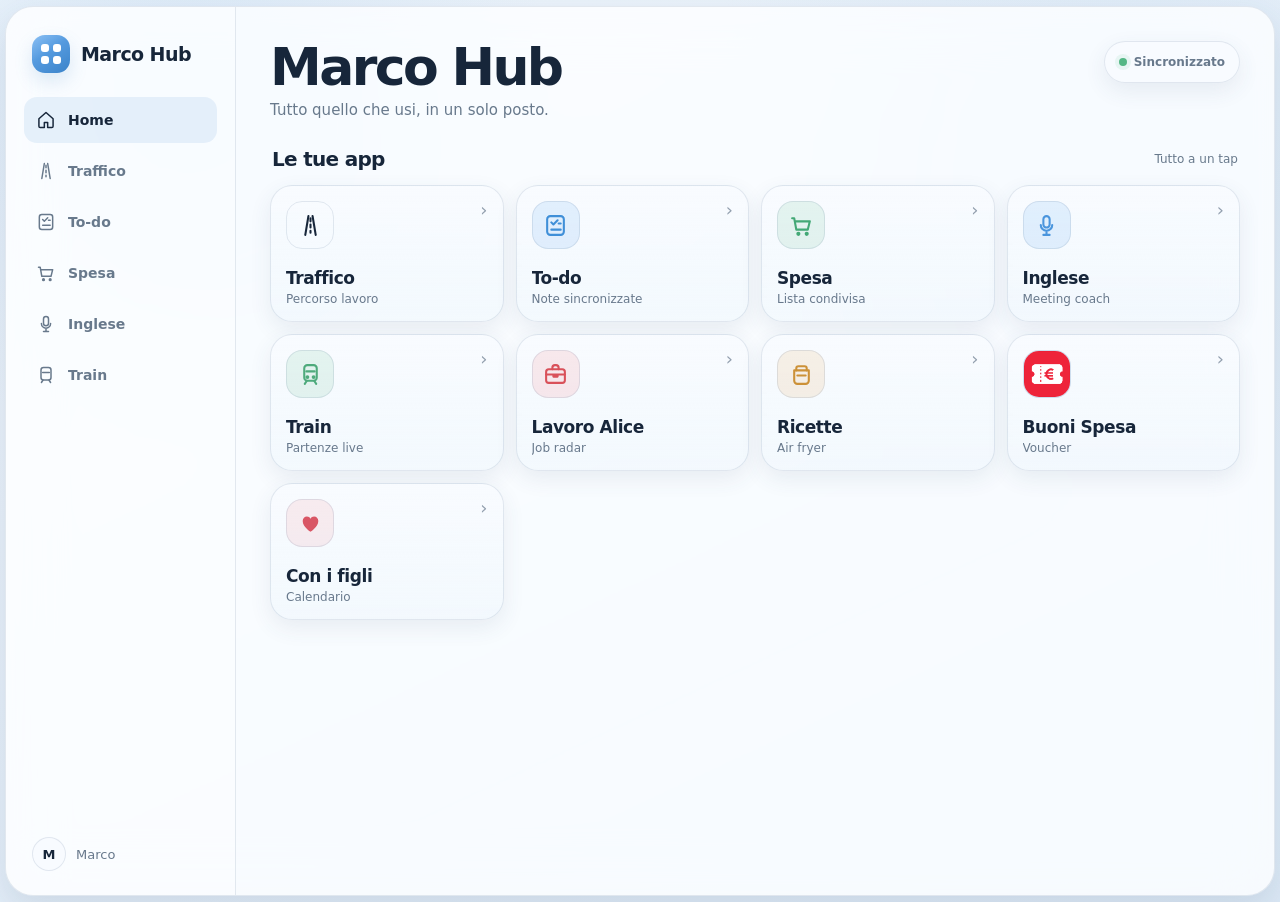
==== index.html @ 755406d5 "Make Marco Hub icon UI native and eliminate stale layout" ====
<!doctype html>
<html lang="it">
<head>
<meta charset="utf-8">
<meta name="viewport" content="width=device-width,initial-scale=1,viewport-fit=cover">
<meta name="theme-color" content="#edf4fb" media="(prefers-color-scheme:light)">
<meta name="theme-color" content="#191e24" media="(prefers-color-scheme:dark)">
<meta name="color-scheme" content="light dark">
<meta name="apple-mobile-web-app-capable" content="yes">
<meta name="apple-mobile-web-app-status-bar-style" content="black-translucent">
<meta name="apple-mobile-web-app-title" content="Marco Hub">
<link rel="manifest" href="./manifest.webmanifest?v=64">
<link rel="icon" sizes="180x180" href="./hub-icon-180-v64.png?v=64" type="image/png">
<link rel="apple-touch-icon" sizes="180x180" href="[data-uri]">
<title>Marco Hub</title>
<style>
:root{
  --bg:#edf4fb;--bg2:#dce9f6;--panel:rgba(255,255,255,.78);--panel2:rgba(248,251,255,.94);
  --border:rgba(51,84,120,.12);--text:#17263a;--muted:#68798c;--accent:#4b98ee;--accent2:#8fc2f4;
  --shadow:0 14px 34px rgba(52,79,108,.13);--shadowSoft:0 8px 22px rgba(52,79,108,.09);
  --red:#e85a62;--green:#54b785;--amber:#e0a44d;
  font-family:-apple-system,BlinkMacSystemFont,"SF Pro Display","SF Pro Text","Segoe UI",system-ui,sans-serif;
}
@media(prefers-color-scheme:dark){
  :root{
    --bg:#191e24;--bg2:#232a32;--panel:rgba(30,36,43,.88);--panel2:rgba(38,45,54,.94);
    --border:rgba(255,255,255,.08);--text:#f2f5f8;--muted:#a8b1bb;--accent:#68a7df;--accent2:#477ea9;
    --shadow:0 14px 34px rgba(0,0,0,.28);--shadowSoft:0 8px 22px rgba(0,0,0,.18);
    --red:#ff747c;--green:#69c696;--amber:#e9b868;
  }
}
*{box-sizing:border-box}
html,body{margin:0;min-height:100%;color:var(--text);-webkit-font-smoothing:antialiased}
body{min-height:100dvh;overflow-x:hidden;background:radial-gradient(circle at 14% 9%,rgba(129,181,231,.16),transparent 27%),radial-gradient(circle at 86% 12%,rgba(183,211,238,.20),transparent 29%),linear-gradient(155deg,var(--bg),var(--bg2));padding:max(6px,env(safe-area-inset-top)) max(5px,env(safe-area-inset-right)) max(6px,env(safe-area-inset-bottom)) max(5px,env(safe-area-inset-left))}
button,a{font:inherit;-webkit-tap-highlight-color:transparent}button{cursor:pointer}
.shell{width:calc(100vw - 10px);max-width:1440px;min-height:calc(100dvh - 12px);margin:auto;display:grid;grid-template-columns:230px minmax(0,1fr);overflow:hidden;border-radius:28px;background:var(--panel);border:1px solid var(--border);box-shadow:var(--shadow);backdrop-filter:blur(28px) saturate(145%);-webkit-backdrop-filter:blur(28px) saturate(145%)}
.sidebar{padding:26px 18px 20px;border-right:1px solid var(--border);background:rgba(255,255,255,.22);display:flex;flex-direction:column;min-height:calc(100dvh - 12px)}
.brand{display:flex;align-items:center;gap:11px;padding:2px 8px 24px;font-weight:800;font-size:19px;letter-spacing:-.03em}.brandMark{width:38px;height:38px;border-radius:13px;display:grid;place-items:center;background:linear-gradient(145deg,#79b5eb,#4e92d5);color:#fff;font-weight:900;box-shadow:0 8px 18px rgba(76,137,197,.18)}
.sideLink{height:46px;border-radius:13px;padding:0 12px;display:flex;align-items:center;gap:12px;color:var(--muted);text-decoration:none;font-size:14px;font-weight:650;margin-bottom:5px}.sideLink svg{width:20px;height:20px;fill:none;stroke:currentColor;stroke-width:1.8;stroke-linecap:round;stroke-linejoin:round}.sideLink.active{background:rgba(84,151,214,.12);color:var(--text)}
.sideProfile{margin-top:auto;display:flex;align-items:center;gap:10px;padding:12px 8px 4px;color:var(--muted);font-size:13px}.profileBubble{width:34px;height:34px;border-radius:50%;display:grid;place-items:center;background:var(--panel2);border:1px solid var(--border);color:var(--text);font-weight:800}
.main{min-width:0;padding:34px 34px 118px}.top{display:flex;align-items:flex-start;justify-content:space-between;gap:16px;margin-bottom:28px}.titleWrap h1{margin:0;font-size:clamp(34px,4.2vw,52px);line-height:1;font-weight:800;letter-spacing:-.05em;color:var(--text)}.subtitle{margin:8px 0 0;color:var(--muted);font-size:15px}
.topBadge{display:inline-flex;align-items:center;gap:7px;min-height:42px;padding:0 14px;border-radius:999px;background:var(--panel2);border:1px solid var(--border);box-shadow:var(--shadowSoft);color:var(--muted);font-size:12px;font-weight:700;white-space:nowrap}.topBadge:before{content:"";width:8px;height:8px;border-radius:50%;background:var(--green);box-shadow:0 0 0 4px rgba(84,183,133,.10)}
.sectionHead{display:flex;align-items:center;justify-content:space-between;gap:12px;margin:0 2px 14px}.sectionHead h2{margin:0;font-size:20px;font-weight:800;letter-spacing:-.035em}.sectionHint{font-size:12px;color:var(--muted)}
.appGrid{display:grid;grid-template-columns:repeat(4,minmax(0,1fr));gap:12px}.appTile{min-width:0;min-height:128px;border-radius:22px;padding:15px;text-decoration:none;color:var(--text);background:linear-gradient(180deg,var(--panel2),rgba(240,247,253,.72));border:1px solid var(--border);box-shadow:var(--shadowSoft);display:flex;flex-direction:column;align-items:flex-start;justify-content:space-between;text-align:left;position:relative;overflow:hidden;transition:transform .15s ease,box-shadow .15s ease}button.appTile{width:100%;appearance:none}.appTile:active{transform:scale(.985)}
.appTop{width:100%;display:flex;align-items:flex-start;justify-content:space-between;gap:10px}.appIcon{width:48px;height:48px;border-radius:16px;display:grid;place-items:center;position:relative;overflow:hidden;border:1px solid var(--border)}.appIcon svg{width:25px;height:25px;fill:none;stroke:currentColor;stroke-width:2;stroke-linecap:round;stroke-linejoin:round}.appIcon img{width:100%;height:100%;object-fit:cover;display:block}.appArrow{font-size:18px;color:var(--muted);opacity:.7;line-height:1}.appName{font-size:17px;font-weight:800;letter-spacing:-.025em;margin-top:19px;white-space:nowrap;overflow:hidden;text-overflow:ellipsis;width:100%}.appSub{font-size:12px;color:var(--muted);margin-top:4px;white-space:nowrap;overflow:hidden;text-overflow:ellipsis;width:100%}.badgeDot{display:inline-block;width:7px;height:7px;border-radius:50%;background:var(--red);margin-left:6px;vertical-align:2px}
.iconTodo{background:rgba(75,152,238,.13);color:#3f8fd8}.iconSpesa{background:rgba(84,183,133,.13);color:#43a876}.iconEnglish{background:rgba(75,152,238,.13);color:#4a95dd}.iconTrain{background:rgba(84,183,133,.13);color:#4eaa7c}.iconAlice{background:rgba(232,90,98,.12);color:#d9515a}.iconRecipes{background:rgba(224,164,77,.14);color:#cc9138}.iconBuoni{background:rgba(75,152,238,.10)}.iconKids{background:rgba(232,90,98,.10);color:#d95665}
.quickSection{margin-top:26px}.quickCard{width:100%;min-height:96px;border-radius:22px;background:var(--panel2);border:1px solid var(--border);box-shadow:var(--shadowSoft);padding:16px 18px;display:flex;align-items:center;justify-content:space-between;gap:14px;color:var(--text);text-align:left}.quickText strong{display:block;font-size:16px}.quickText span{display:block;margin-top:4px;font-size:12px;color:var(--muted)}.quickIcon{width:48px;height:48px;border-radius:16px;display:grid;place-items:center;background:rgba(232,90,98,.10);color:#d95665}.quickIcon svg{width:27px;height:27px;fill:currentColor;stroke:none}.bottomNav{display:none}
.calendarModal{position:fixed;inset:0;display:none;align-items:flex-end;justify-content:center;padding:12px;background:rgba(13,21,31,.32);backdrop-filter:blur(12px);-webkit-backdrop-filter:blur(12px);z-index:1000}.calendarModal.open{display:flex}.calendarSheet{width:min(100%,720px);max-height:82dvh;overflow:auto;border-radius:28px;padding:19px;background:var(--panel2);border:1px solid var(--border);box-shadow:0 28px 80px rgba(0,0,0,.24)}.calHead{display:flex;align-items:center;justify-content:space-between;gap:12px}.calLabel{font-size:10px;font-weight:900;letter-spacing:.11em;color:var(--muted)}.calTitle{font-size:27px;font-weight:850;letter-spacing:-.04em;margin-top:4px;text-transform:capitalize}.calNav{display:flex;gap:7px}.calNav button{width:40px;height:40px;border-radius:50%;border:1px solid var(--border);background:var(--panel);color:var(--text);font-size:23px}.calLegend{margin:16px 0 12px;font-size:12px;color:var(--muted)}.calWeek,.calGrid{display:grid;grid-template-columns:repeat(7,1fr);gap:6px}.calWeek span{text-align:center;font-size:10px;color:var(--muted);font-weight:800;padding:5px}.calDay{aspect-ratio:1;border-radius:13px;background:rgba(75,152,238,.055);border:1px solid var(--border);display:flex;flex-direction:column;align-items:center;justify-content:center;gap:2px;min-width:0}.calDay.empty{visibility:hidden}.calNum{font-size:13px;font-weight:750}.calMark{font-size:15px;color:var(--red);line-height:1}.calDay.withKids{background:rgba(232,90,98,.085)}
@media(prefers-color-scheme:dark){body{background:linear-gradient(155deg,#1a2027,#252c34)}.sidebar{background:rgba(255,255,255,.025)}.appTile{background:linear-gradient(180deg,#252c34,#20262d)}.quickCard,.calendarSheet{background:#262d35}}
@media(max-width:980px){.appGrid{grid-template-columns:repeat(3,minmax(0,1fr))}}
@media(max-width:760px){body{padding:0}.shell{display:block;width:100%;min-height:100dvh;margin:0;border:0;border-radius:0;box-shadow:none;background:transparent;overflow:visible}.sidebar{display:none}.main{padding:calc(env(safe-area-inset-top,0px) + 22px) 10px calc(104px + env(safe-area-inset-bottom,0px));min-height:100dvh}.top{margin-bottom:21px;padding:0 4px}.titleWrap h1{font-size:34px}.subtitle{font-size:14px;margin-top:6px}.topBadge{min-height:38px;padding:0 11px;font-size:11px}.sectionHead{margin:0 4px 12px}.sectionHead h2{font-size:18px}.sectionHint{font-size:11px}.appGrid{grid-template-columns:repeat(2,minmax(0,1fr));gap:8px}.appTile{min-height:112px;padding:13px;border-radius:19px}.appIcon{width:43px;height:43px;border-radius:14px}.appIcon svg{width:23px;height:23px}.appName{font-size:15px;margin-top:14px}.appSub{font-size:11px}.appArrow{font-size:16px}.quickSection{margin-top:20px}.quickCard{min-height:84px;border-radius:19px;padding:14px}.quickIcon{width:43px;height:43px;border-radius:14px}.bottomNav{display:block;position:fixed;left:0;right:0;bottom:0;z-index:100;padding:7px max(8px,env(safe-area-inset-right)) max(7px,env(safe-area-inset-bottom)) max(8px,env(safe-area-inset-left));pointer-events:none}.navGlass{pointer-events:auto;display:grid;grid-template-columns:repeat(4,1fr);gap:3px;padding:6px;border-radius:23px;background:rgba(238,246,253,.90);border:1px solid var(--border);box-shadow:0 14px 38px rgba(45,72,102,.18);backdrop-filter:blur(24px) saturate(150%);-webkit-backdrop-filter:blur(24px) saturate(150%)}.navGlass a{height:48px;border-radius:17px;text-decoration:none;color:var(--muted);display:flex;flex-direction:column;align-items:center;justify-content:center;gap:2px;font-size:9px;font-weight:700}.navGlass a.active{background:rgba(75,152,238,.12);color:var(--text)}.navGlass svg{width:20px;height:20px;fill:none;stroke:currentColor;stroke-width:1.8;stroke-linecap:round;stroke-linejoin:round}@media(prefers-color-scheme:dark){.navGlass{background:rgba(36,43,51,.94)}}}
@media(max-width:370px){.titleWrap h1{font-size:31px}.topBadge{display:none}.appTile{min-height:106px}.appName{font-size:14px}}
@media(max-width:760px) and (display-mode:standalone){.main{padding-top:max(calc(env(safe-area-inset-top,0px) + 18px),60px)}}
</style>
<link rel="stylesheet" href="./hub-ui-v64.css?v=64">
<script id="hub-native-build-64">
(function(){
  try{
    const u=new URL(location.href);
    if(u.searchParams.get('hub')!=='64'){u.searchParams.set('hub','64');location.replace(u.toString());return;}
  }catch(e){}
})();
</script>
</head>
<body>
<div class="shell">
  <aside class="sidebar">
    <div class="brand"><div class="brandMark">M</div><span>Marco Hub</span></div>
    <a class="sideLink active" href="./"><svg viewBox="0 0 24 24"><path d="M3.5 10.5 12 3l8.5 7.5v9A1.5 1.5 0 0 1 19 21h-5v-6h-4v6H5a1.5 1.5 0 0 1-1.5-1.5Z"/></svg>Home</a>
    <a class="sideLink" href="/Dashboard/" aria-label="Traffico"><svg viewBox="0 0 24 24" aria-hidden="true"><path d="M7 21 10 3M17 21 14 3M12 5v3M12 11v3M12 17v2"/></svg>Traffico</a>
    <a class="sideLink" href="/To-Do/?pwa=20261015-2"><svg viewBox="0 0 24 24"><rect x="4" y="3" width="16" height="18" rx="3"/><path d="m8 9 2 2 4-4M15 10h2M8 16h9"/></svg>To-do</a>
    <a class="sideLink" href="/spesa/"><svg viewBox="0 0 24 24"><path d="M3 5h2l2 11h11l2-8H6"/><circle cx="9" cy="20" r="1"/><circle cx="17" cy="20" r="1"/></svg>Spesa</a>
    <a class="sideLink" href="/English-Meeting/"><svg viewBox="0 0 24 24"><rect x="9" y="3" width="6" height="11" rx="3"/><path d="M6.5 11.5a5.5 5.5 0 0 0 11 0M12 17v4M9 21h6"/></svg>Inglese</a>
    <a class="sideLink" href="/Train/"><svg viewBox="0 0 24 24"><rect x="6" y="3" width="12" height="15" rx="3"/><path d="M8 9h8M8.5 18 6.5 21M15.5 18l2 3"/></svg>Train</a>
    <div class="sideProfile"><span class="profileBubble">M</span><span>Marco</span></div>
  </aside>
  <main class="main">
    <header class="top"><div class="titleWrap"><h1>Marco Hub</h1><p class="subtitle">Tutto quello che usi, in un solo posto.</p></div><div class="topBadge">Sincronizzato</div></header>
    <section>
      <div class="sectionHead"><h2>Le tue app</h2><span class="sectionHint">Tutto a un tap</span></div>
      <div class="appGrid">
        <a class="appTile" href="/Dashboard/" aria-label="Traffico"><div class="appTop"><div class="appIcon iconTraffic"><svg viewBox="0 0 24 24" aria-hidden="true"><path d="M7 21 10 3M17 21 14 3M12 5v3M12 11v3M12 17v2"/></svg></div><span class="appArrow">›</span></div><div><div class="appName">Traffico</div><div class="appSub">Percorso lavoro</div></div></a>
        <a class="appTile" href="/To-Do/?pwa=20261015-2" aria-label="To-do"><div class="appTop"><div class="appIcon iconTodo"><svg viewBox="0 0 24 24"><rect x="4" y="3" width="16" height="18" rx="3"/><path d="m8 9 2 2 4-4M15 10h2M8 16h9"/></svg></div><span class="appArrow">›</span></div><div><div class="appName">To-do</div><div class="appSub">Note sincronizzate</div></div></a>
        <a class="appTile" href="/spesa/" aria-label="Spesa"><div class="appTop"><div class="appIcon iconSpesa"><svg viewBox="0 0 24 24"><path d="M3 5h2l2 11h11l2-8H6"/><circle cx="9" cy="20" r="1"/><circle cx="17" cy="20" r="1"/></svg></div><span class="appArrow">›</span></div><div><div class="appName">Spesa</div><div class="appSub">Lista condivisa</div></div></a>
        <a class="appTile" href="/English-Meeting/" aria-label="Inglese"><div class="appTop"><div class="appIcon iconEnglish"><svg viewBox="0 0 24 24"><rect x="9" y="3" width="6" height="11" rx="3"/><path d="M6.5 11.5a5.5 5.5 0 0 0 11 0M12 17v4M9 21h6"/></svg></div><span class="appArrow">›</span></div><div><div class="appName">Inglese</div><div class="appSub">Meeting coach</div></div></a>
        <a class="appTile" href="/Train/" aria-label="Train"><div class="appTop"><div class="appIcon iconTrain"><svg viewBox="0 0 24 24"><rect x="6" y="3" width="12" height="15" rx="3"/><path d="M8 9h8M8.5 18 6.5 21M15.5 18l2 3"/><circle cx="9" cy="14.5" r=".9"/><circle cx="15" cy="14.5" r=".9"/></svg></div><span class="appArrow">›</span></div><div><div class="appName">Train</div><div class="appSub">Partenze live</div></div></a>
        <a class="appTile" href="https://marcoveneri.github.io/Alice-Job-Radar/?v=20261005-1854&from=hub" aria-label="Lavoro Alice"><div class="appTop"><div class="appIcon iconAlice"><svg viewBox="0 0 24 24"><rect x="3" y="7" width="18" height="13" rx="2.5"/><path d="M9 7V5.5A2.5 2.5 0 0 1 11.5 3h1A2.5 2.5 0 0 1 15 5.5V7M3 12h18M10 12v2h4v-2"/></svg></div><span class="appArrow">›</span></div><div><div class="appName">Lavoro Alice<span id="aliceDot"></span></div><div class="appSub">Job radar</div></div></a>
        <a class="appTile" href="/AirFry-Ricette/" aria-label="Ricette"><div class="appTop"><div class="appIcon iconRecipes"><svg viewBox="0 0 24 24"><path d="M5 8h14v10a3 3 0 0 1-3 3H8a3 3 0 0 1-3-3Z"/><path d="M7 8V6a2 2 0 0 1 2-2h6a2 2 0 0 1 2 2v2M8 13h8"/></svg></div><span class="appArrow">›</span></div><div><div class="appName">Ricette</div><div class="appSub">Air fryer</div></div></a>
        <a class="appTile" href="/spesa/buoni/" aria-label="Buoni Spesa"><div class="appTop"><div class="appIcon iconBuoni"><img src="./assets/buoni-icon-v12.png?v=12" alt="" aria-hidden="true"></div><span class="appArrow">›</span></div><div><div class="appName">Buoni Spesa</div><div class="appSub">Voucher</div></div></a>
        <button id="kidsCalendarBtn" class="appTile" type="button" aria-label="Calendario figli"><div class="appTop"><div class="appIcon iconKids"><svg viewBox="0 0 24 24"><path d="M12 20S4.5 15.4 4.5 9.7C4.5 7 6.4 5.3 8.55 5.3c1.55 0 2.75.85 3.45 2.1.7-1.25 1.9-2.1 3.45-2.1 2.15 0 4.05 1.7 4.05 4.4C19.5 15.4 12 20 12 20Z" fill="currentColor" stroke="none"/></svg></div><span class="appArrow">›</span></div><div><div class="appName">Con i figli</div><div class="appSub">Calendario</div></div></button>
      </div>
    </section>

  </main>
</div>
<div id="kidsCalendar" class="calendarModal" aria-hidden="true"><div class="calendarSheet"><div class="calHead"><div><div class="calLabel">CALENDARIO FIGLI</div><div id="calTitle" class="calTitle">—</div></div><div class="calNav"><button id="calPrev" type="button" aria-label="Mese precedente">‹</button><button id="calNext" type="button" aria-label="Mese successivo">›</button><button id="calClose" type="button" aria-label="Chiudi">×</button></div></div><div class="calLegend"><span style="color:var(--red);font-size:16px">♥</span> Weekend con i figli</div><div class="calWeek"><span>L</span><span>M</span><span>M</span><span>G</span><span>V</span><span>S</span><span>D</span></div><div id="calGrid" class="calGrid"></div></div></div>
<nav class="bottomNav"><div class="navGlass"><a class="active" href="./"><svg viewBox="0 0 24 24"><path d="M3.5 10.5 12 3l8.5 7.5v9A1.5 1.5 0 0 1 19 21h-5v-6h-4v6H5a1.5 1.5 0 0 1-1.5-1.5Z"/></svg><span>Home</span></a><a href="/To-Do/?pwa=20261015-2"><svg viewBox="0 0 24 24"><rect x="4" y="3" width="16" height="18" rx="3"/><path d="m8 9 2 2 4-4M15 10h2M8 16h9"/></svg><span>To-do</span></a><a href="/spesa/"><svg viewBox="0 0 24 24"><path d="M3 5h2l2 11h11l2-8H6"/><circle cx="9" cy="20" r="1"/><circle cx="17" cy="20" r="1"/></svg><span>Spesa</span></a><a href="/English-Meeting/"><svg viewBox="0 0 24 24"><rect x="9" y="3" width="6" height="11" rx="3"/><path d="M6.5 11.5a5.5 5.5 0 0 0 11 0M12 17v4M9 21h6"/></svg><span>Inglese</span></a></div></nav>
<script>
(()=>{"use strict";const $=s=>document.querySelector(s);function weekendWithKids(sat){const anchor=new Date("2026-09-19T12:00:00+02:00"),s=new Date(sat);s.setHours(12,0,0,0);const weeks=Math.round((s-anchor)/(7*24*3600*1000));return Math.abs(weeks%2)===0}const calCursor=new Date();calCursor.setDate(1);function renderCalendar(){const y=calCursor.getFullYear(),m=calCursor.getMonth();$("#calTitle").textContent=new Intl.DateTimeFormat("it-IT",{month:"long",year:"numeric"}).format(calCursor);const first=new Date(y,m,1),last=new Date(y,m+1,0),start=(first.getDay()+6)%7;let html="";for(let i=0;i<start;i++)html+='<div class="calDay empty"></div>';for(let d=1;d<=last.getDate();d++){const dt=new Date(y,m,d),dow=dt.getDay();let cls="calDay",mark="";if(dow===6||dow===0){const sat=new Date(dt);if(dow===0)sat.setDate(dt.getDate()-1);if(weekendWithKids(sat)){cls+=" withKids";mark="♥"}}html+='<div class="'+cls+'"><div class="calNum">'+d+'</div>'+(mark?'<div class="calMark">'+mark+'</div>':'')+'</div>'}$("#calGrid").innerHTML=html}function openCalendar(){const m=$("#kidsCalendar");m.classList.add("open");m.setAttribute("aria-hidden","false");renderCalendar();document.body.style.overflow="hidden"}function closeCalendar(){const m=$("#kidsCalendar");m.classList.remove("open");m.setAttribute("aria-hidden","true");document.body.style.overflow=""}async function alice(){try{const r=await fetch("/Alice-Job-Radar/data/jobs.json?t="+Date.now(),{cache:"no-store"});if(!r.ok)return;const j=await r.json(),parts=new Intl.DateTimeFormat("en-CA",{timeZone:"Europe/Rome",year:"numeric",month:"2-digit",day:"2-digit"}).formatToParts(new Date()),o=Object.fromEntries(parts.map(x=>[x.type,x.value])),today=o.year+"-"+o.month+"-"+o.day,news=(j.jobs||[]).filter(x=>String(x.firstSeenAt||"").slice(0,10)===today).length;$("#aliceDot").className=news?"badgeDot":""}catch(e){}}$("#kidsCalendarBtn").addEventListener("click",openCalendar);$("#calClose").addEventListener("click",closeCalendar);$("#calPrev").addEventListener("click",()=>{calCursor.setMonth(calCursor.getMonth()-1);renderCalendar()});$("#calNext").addEventListener("click",()=>{calCursor.setMonth(calCursor.getMonth()+1);renderCalendar()});$("#kidsCalendar").addEventListener("click",e=>{if(e.target===$("#kidsCalendar"))closeCalendar()});alice();})();
</script>
<script id="hub-sw-v64">
if('serviceWorker' in navigator){
  window.addEventListener('load',async()=>{
    try{const r=await navigator.serviceWorker.register('./sw.js?v=64',{updateViaCache:'none'});await r.update();}catch(e){}
  });
}
</script>
</body>
</html>
---- hub-ui-v64.css ----
/* Marco Hub v64 — UI a icone resa nativa, non più dipendente dal service worker */
.brandMark{font-size:0!important;background:linear-gradient(145deg,#69adf0,#3b83c9)!important;color:#fff!important;position:relative!important;overflow:hidden!important}
.brandMark::before{content:"";width:8px;height:8px;border-radius:3px;background:#fff;box-shadow:12px 0 #fff,0 12px #fff,12px 12px #fff;position:absolute;left:9px;top:9px}
.brandMark::after{content:"";position:absolute;inset:0;background:linear-gradient(145deg,rgba(255,255,255,.22),transparent 44%);pointer-events:none}

@media (max-width:760px){
  :root{--ios-glass:rgba(255,255,255,.52);--ios-glass-border:rgba(255,255,255,.68);--ios-shadow:0 10px 26px rgba(48,78,110,.16)}
  body{background:radial-gradient(circle at 18% 2%,rgba(127,186,239,.22),transparent 30%),radial-gradient(circle at 90% 12%,rgba(196,220,243,.30),transparent 31%),linear-gradient(160deg,#edf5fc 0%,#e5eff9 48%,#dce9f5 100%)!important}
  .shell{background:transparent!important}
  .main{padding:calc(env(safe-area-inset-top,0px) + 18px) 12px calc(92px + env(safe-area-inset-bottom,0px))!important}
  .top{margin:0 2px 18px!important;padding:0!important;align-items:center!important}
  .titleWrap h1{font-size:32px!important;font-weight:780!important;letter-spacing:-.048em!important}
  .subtitle{margin-top:5px!important;font-size:13px!important}
  .topBadge{min-height:36px!important;padding:0 11px!important;font-size:10px!important;background:var(--ios-glass)!important;border-color:var(--ios-glass-border)!important;box-shadow:0 8px 22px rgba(48,78,110,.10)!important;backdrop-filter:blur(24px) saturate(150%)!important;-webkit-backdrop-filter:blur(24px) saturate(150%)!important}
  .sectionHead{margin:0 3px 14px!important}.sectionHead h2{font-size:17px!important;font-weight:750!important}.sectionHint{display:none!important}

  /* La home mobile è SEMPRE una griglia di icone, anche senza service worker. */
  .appGrid{grid-template-columns:repeat(4,minmax(0,1fr))!important;column-gap:6px!important;row-gap:20px!important;padding:2px 0 8px!important}
  .appTile,button.appTile{min-height:0!important;padding:0!important;border:0!important;border-radius:0!important;background:transparent!important;box-shadow:none!important;overflow:visible!important;display:flex!important;flex-direction:column!important;align-items:center!important;justify-content:flex-start!important;text-align:center!important;color:var(--text)!important}
  .appTile:active{transform:scale(.94)!important}.appTop{width:auto!important;display:block!important}.appArrow{display:none!important}
  .appIcon{width:68px!important;height:68px!important;border-radius:20px!important;margin:0 auto!important;border:1px solid rgba(255,255,255,.72)!important;box-shadow:0 11px 24px rgba(41,72,105,.17),inset 0 1px 0 rgba(255,255,255,.52)!important;backdrop-filter:blur(20px) saturate(145%)!important;-webkit-backdrop-filter:blur(20px) saturate(145%)!important}
  .appIcon svg{width:34px!important;height:34px!important;stroke-width:1.85!important}.appIcon img{width:100%!important;height:100%!important;border-radius:20px!important;object-fit:cover!important}
  .appTile>div:last-child{width:100%!important;min-width:0!important}.appName{margin-top:8px!important;font-size:12px!important;font-weight:650!important;line-height:1.15!important;letter-spacing:-.015em!important;text-align:center!important;overflow:hidden!important;text-overflow:ellipsis!important;white-space:nowrap!important}.appSub{display:none!important}.badgeDot{width:6px!important;height:6px!important;margin-left:3px!important;vertical-align:1px!important}
  .iconTodo{background:linear-gradient(145deg,rgba(95,166,239,.88),rgba(57,126,210,.94))!important;color:#fff!important}.iconSpesa{background:linear-gradient(145deg,rgba(91,195,141,.90),rgba(51,157,104,.94))!important;color:#fff!important}.iconEnglish{background:linear-gradient(145deg,rgba(103,171,240,.90),rgba(63,130,213,.94))!important;color:#fff!important}.iconTrain{background:linear-gradient(145deg,rgba(96,193,143,.90),rgba(55,151,108,.94))!important;color:#fff!important}.iconAlice{background:linear-gradient(145deg,rgba(242,110,120,.91),rgba(209,75,88,.95))!important;color:#fff!important}.iconRecipes{background:linear-gradient(145deg,#ff963f,#ef6b34)!important;color:#fff!important}.iconKids{background:linear-gradient(145deg,rgba(239,116,139,.90),rgba(208,72,104,.95))!important;color:#fff!important}.iconTraffic{background:linear-gradient(145deg,rgba(76,157,229,.92),rgba(45,111,185,.96))!important;color:#fff!important}
  .quickSection{display:none!important}
  .bottomNav{padding:7px max(10px,env(safe-area-inset-right)) max(7px,env(safe-area-inset-bottom)) max(10px,env(safe-area-inset-left))!important}.navGlass{border-radius:25px!important;padding:5px!important;background:rgba(245,250,255,.72)!important;border:1px solid rgba(255,255,255,.72)!important;box-shadow:0 12px 34px rgba(45,72,102,.15)!important;backdrop-filter:blur(30px) saturate(165%)!important;-webkit-backdrop-filter:blur(30px) saturate(165%)!important}.navGlass a{height:50px!important;border-radius:18px!important;font-size:9px!important}.navGlass a.active{background:rgba(91,157,218,.13)!important}
}
@media (max-width:370px){.appGrid{column-gap:4px!important;row-gap:18px!important}.appIcon{width:62px!important;height:62px!important;border-radius:18px!important}.appIcon img{border-radius:18px!important}.appIcon svg{width:31px!important;height:31px!important}.appName{font-size:11px!important}}
@media (prefers-color-scheme:dark) and (max-width:760px){:root{--ios-glass:rgba(37,44,52,.68);--ios-glass-border:rgba(255,255,255,.09)}body{background:radial-gradient(circle at 15% 2%,rgba(76,126,174,.20),transparent 31%),radial-gradient(circle at 92% 9%,rgba(89,106,124,.16),transparent 28%),linear-gradient(160deg,#191e24 0%,#20262d 50%,#252c34 100%)!important}.topBadge{background:rgba(37,44,52,.72)!important;border-color:rgba(255,255,255,.09)!important}.appIcon{border-color:rgba(255,255,255,.11)!important;box-shadow:0 12px 26px rgba(0,0,0,.28),inset 0 1px 0 rgba(255,255,255,.08)!important}.navGlass{background:rgba(34,41,49,.78)!important;border-color:rgba(255,255,255,.09)!important}}
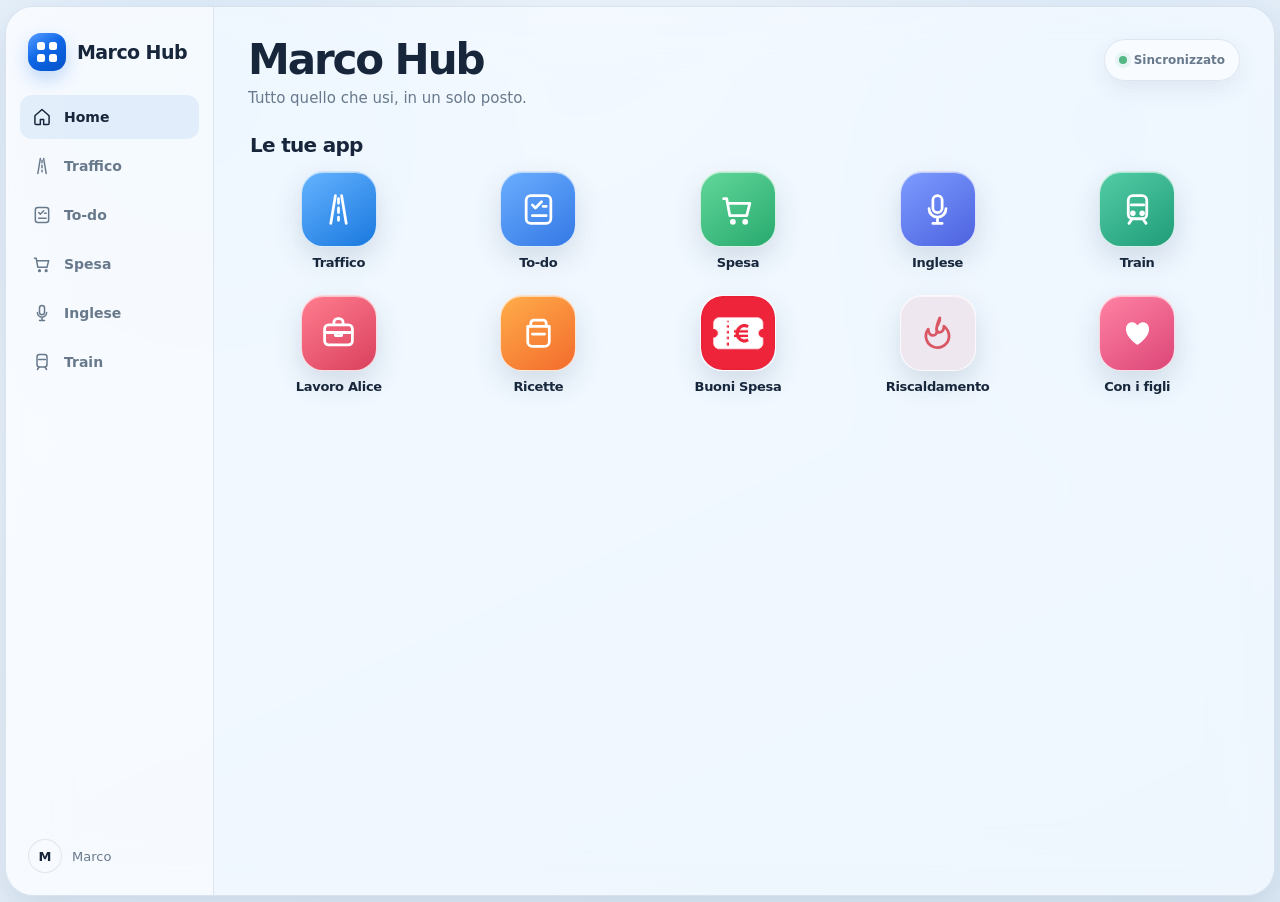
==== commit 3160a5db: "Add Riscaldamento Vaillant app to Marco Hub" ====
--- a/index.html
+++ b/index.html
@@ -11,7 +11,7 @@
 <meta name="apple-mobile-web-app-title" content="Marco Hub">
 <link rel="manifest" href="./manifest.webmanifest?v=64">
 <link rel="icon" sizes="180x180" href="./hub-icon-180-v64.png?v=64" type="image/png">
-<link rel="apple-touch-icon" sizes="180x180" href="[data-uri]">
+<link rel="apple-touch-icon" sizes="180x180" href="./hub-icon-180-v64.png?v=64">
 <title>Marco Hub</title>
 <style>
 :root{
@@ -43,7 +43,7 @@
 .sectionHead{display:flex;align-items:center;justify-content:space-between;gap:12px;margin:0 2px 14px}.sectionHead h2{margin:0;font-size:20px;font-weight:800;letter-spacing:-.035em}.sectionHint{font-size:12px;color:var(--muted)}
 .appGrid{display:grid;grid-template-columns:repeat(4,minmax(0,1fr));gap:12px}.appTile{min-width:0;min-height:128px;border-radius:22px;padding:15px;text-decoration:none;color:var(--text);background:linear-gradient(180deg,var(--panel2),rgba(240,247,253,.72));border:1px solid var(--border);box-shadow:var(--shadowSoft);display:flex;flex-direction:column;align-items:flex-start;justify-content:space-between;text-align:left;position:relative;overflow:hidden;transition:transform .15s ease,box-shadow .15s ease}button.appTile{width:100%;appearance:none}.appTile:active{transform:scale(.985)}
 .appTop{width:100%;display:flex;align-items:flex-start;justify-content:space-between;gap:10px}.appIcon{width:48px;height:48px;border-radius:16px;display:grid;place-items:center;position:relative;overflow:hidden;border:1px solid var(--border)}.appIcon svg{width:25px;height:25px;fill:none;stroke:currentColor;stroke-width:2;stroke-linecap:round;stroke-linejoin:round}.appIcon img{width:100%;height:100%;object-fit:cover;display:block}.appArrow{font-size:18px;color:var(--muted);opacity:.7;line-height:1}.appName{font-size:17px;font-weight:800;letter-spacing:-.025em;margin-top:19px;white-space:nowrap;overflow:hidden;text-overflow:ellipsis;width:100%}.appSub{font-size:12px;color:var(--muted);margin-top:4px;white-space:nowrap;overflow:hidden;text-overflow:ellipsis;width:100%}.badgeDot{display:inline-block;width:7px;height:7px;border-radius:50%;background:var(--red);margin-left:6px;vertical-align:2px}
-.iconTodo{background:rgba(75,152,238,.13);color:#3f8fd8}.iconSpesa{background:rgba(84,183,133,.13);color:#43a876}.iconEnglish{background:rgba(75,152,238,.13);color:#4a95dd}.iconTrain{background:rgba(84,183,133,.13);color:#4eaa7c}.iconAlice{background:rgba(232,90,98,.12);color:#d9515a}.iconRecipes{background:rgba(224,164,77,.14);color:#cc9138}.iconBuoni{background:rgba(75,152,238,.10)}.iconKids{background:rgba(232,90,98,.10);color:#d95665}
+.iconTodo{background:rgba(75,152,238,.13);color:#3f8fd8}.iconSpesa{background:rgba(84,183,133,.13);color:#43a876}.iconEnglish{background:rgba(75,152,238,.13);color:#4a95dd}.iconTrain{background:rgba(84,183,133,.13);color:#4eaa7c}.iconAlice{background:rgba(232,90,98,.12);color:#d9515a}.iconRecipes{background:rgba(224,164,77,.14);color:#cc9138}.iconBuoni{background:rgba(75,152,238,.10)}.iconKids{background:rgba(232,90,98,.10);color:#d95665}.iconHeat{background:rgba(232,90,98,.10);color:#d95665}
 .quickSection{margin-top:26px}.quickCard{width:100%;min-height:96px;border-radius:22px;background:var(--panel2);border:1px solid var(--border);box-shadow:var(--shadowSoft);padding:16px 18px;display:flex;align-items:center;justify-content:space-between;gap:14px;color:var(--text);text-align:left}.quickText strong{display:block;font-size:16px}.quickText span{display:block;margin-top:4px;font-size:12px;color:var(--muted)}.quickIcon{width:48px;height:48px;border-radius:16px;display:grid;place-items:center;background:rgba(232,90,98,.10);color:#d95665}.quickIcon svg{width:27px;height:27px;fill:currentColor;stroke:none}.bottomNav{display:none}
 .calendarModal{position:fixed;inset:0;display:none;align-items:flex-end;justify-content:center;padding:12px;background:rgba(13,21,31,.32);backdrop-filter:blur(12px);-webkit-backdrop-filter:blur(12px);z-index:1000}.calendarModal.open{display:flex}.calendarSheet{width:min(100%,720px);max-height:82dvh;overflow:auto;border-radius:28px;padding:19px;background:var(--panel2);border:1px solid var(--border);box-shadow:0 28px 80px rgba(0,0,0,.24)}.calHead{display:flex;align-items:center;justify-content:space-between;gap:12px}.calLabel{font-size:10px;font-weight:900;letter-spacing:.11em;color:var(--muted)}.calTitle{font-size:27px;font-weight:850;letter-spacing:-.04em;margin-top:4px;text-transform:capitalize}.calNav{display:flex;gap:7px}.calNav button{width:40px;height:40px;border-radius:50%;border:1px solid var(--border);background:var(--panel);color:var(--text);font-size:23px}.calLegend{margin:16px 0 12px;font-size:12px;color:var(--muted)}.calWeek,.calGrid{display:grid;grid-template-columns:repeat(7,1fr);gap:6px}.calWeek span{text-align:center;font-size:10px;color:var(--muted);font-weight:800;padding:5px}.calDay{aspect-ratio:1;border-radius:13px;background:rgba(75,152,238,.055);border:1px solid var(--border);display:flex;flex-direction:column;align-items:center;justify-content:center;gap:2px;min-width:0}.calDay.empty{visibility:hidden}.calNum{font-size:13px;font-weight:750}.calMark{font-size:15px;color:var(--red);line-height:1}.calDay.withKids{background:rgba(232,90,98,.085)}
 @media(prefers-color-scheme:dark){body{background:linear-gradient(155deg,#1a2027,#252c34)}.sidebar{background:rgba(255,255,255,.025)}.appTile{background:linear-gradient(180deg,#252c34,#20262d)}.quickCard,.calendarSheet{background:#262d35}}
@@ -87,6 +87,7 @@
         <a class="appTile" href="https://marcoveneri.github.io/Alice-Job-Radar/?v=20261005-1854&from=hub" aria-label="Lavoro Alice"><div class="appTop"><div class="appIcon iconAlice"><svg viewBox="0 0 24 24"><rect x="3" y="7" width="18" height="13" rx="2.5"/><path d="M9 7V5.5A2.5 2.5 0 0 1 11.5 3h1A2.5 2.5 0 0 1 15 5.5V7M3 12h18M10 12v2h4v-2"/></svg></div><span class="appArrow">›</span></div><div><div class="appName">Lavoro Alice<span id="aliceDot"></span></div><div class="appSub">Job radar</div></div></a>
         <a class="appTile" href="/AirFry-Ricette/" aria-label="Ricette"><div class="appTop"><div class="appIcon iconRecipes"><svg viewBox="0 0 24 24"><path d="M5 8h14v10a3 3 0 0 1-3 3H8a3 3 0 0 1-3-3Z"/><path d="M7 8V6a2 2 0 0 1 2-2h6a2 2 0 0 1 2 2v2M8 13h8"/></svg></div><span class="appArrow">›</span></div><div><div class="appName">Ricette</div><div class="appSub">Air fryer</div></div></a>
         <a class="appTile" href="/spesa/buoni/" aria-label="Buoni Spesa"><div class="appTop"><div class="appIcon iconBuoni"><img src="./assets/buoni-icon-v12.png?v=12" alt="" aria-hidden="true"></div><span class="appArrow">›</span></div><div><div class="appName">Buoni Spesa</div><div class="appSub">Voucher</div></div></a>
+        <a class="appTile" href="/Vaillant/" aria-label="Riscaldamento"><div class="appTop"><div class="appIcon iconHeat"><svg viewBox="0 0 24 24"><path d="M13.5 2.5c.7 3.4-2.2 4.5-2.2 7 0 1.4.9 2.4 2 2.4 1.8 0 3-1.7 2.8-4.1 2.1 1.7 3.4 4.1 3.4 6.5A7.5 7.5 0 1 1 6 9.8c.1 2.6 1.5 4.1 3.1 4.1 1.7 0 2.7-1.4 2.4-3.3-.4-2.6.7-5.3 2-8.1Z"/></svg></div><span class="appArrow">›</span></div><div><div class="appName">Riscaldamento</div><div class="appSub">Vaillant</div></div></a>
         <button id="kidsCalendarBtn" class="appTile" type="button" aria-label="Calendario figli"><div class="appTop"><div class="appIcon iconKids"><svg viewBox="0 0 24 24"><path d="M12 20S4.5 15.4 4.5 9.7C4.5 7 6.4 5.3 8.55 5.3c1.55 0 2.75.85 3.45 2.1.7-1.25 1.9-2.1 3.45-2.1 2.15 0 4.05 1.7 4.05 4.4C19.5 15.4 12 20 12 20Z" fill="currentColor" stroke="none"/></svg></div><span class="appArrow">›</span></div><div><div class="appName">Con i figli</div><div class="appSub">Calendario</div></div></button>
       </div>
     </section>
--- a/hub-ui-v64.css
+++ b/hub-ui-v64.css
@@ -1,29 +1,78 @@
-/* Marco Hub v64 — UI a icone resa nativa, non più dipendente dal service worker */
-.brandMark{font-size:0!important;background:linear-gradient(145deg,#69adf0,#3b83c9)!important;color:#fff!important;position:relative!important;overflow:hidden!important}
-.brandMark::before{content:"";width:8px;height:8px;border-radius:3px;background:#fff;box-shadow:12px 0 #fff,0 12px #fff,12px 12px #fff;position:absolute;left:9px;top:9px}
-.brandMark::after{content:"";position:absolute;inset:0;background:linear-gradient(145deg,rgba(255,255,255,.22),transparent 44%);pointer-events:none}
+/* Marco Hub v64 — iPhone / Microsoft Fluent inspired launcher */
+.brandMark{font-size:0!important;background:linear-gradient(145deg,#1677ff,#0552c8)!important;color:#fff!important;position:relative!important;overflow:hidden!important;box-shadow:0 8px 18px rgba(21,103,220,.24)!important}
+.brandMark::before{content:"";width:8px;height:8px;border-radius:2.5px;background:#fff;box-shadow:12px 0 #fff,0 12px #fff,12px 12px #fff;position:absolute;left:9px;top:9px}
+.brandMark::after{content:"";position:absolute;inset:0;background:linear-gradient(145deg,rgba(255,255,255,.28),transparent 46%);pointer-events:none}
 
+/* Desktop / iPad: cleaner app-library look */
+@media (min-width:761px){
+  .shell{grid-template-columns:208px minmax(0,1fr)!important;background:rgba(247,251,255,.72)!important}
+  .sidebar{padding:24px 14px 18px!important;background:rgba(255,255,255,.34)!important}
+  .sideLink{height:44px!important;border-radius:12px!important}
+  .main{padding:32px 34px 92px!important}
+  .top{margin-bottom:26px!important}
+  .titleWrap h1{font-size:42px!important}
+  .sectionHint{display:none!important}
+  .appGrid{grid-template-columns:repeat(5,minmax(90px,1fr))!important;gap:24px 18px!important;max-width:980px!important}
+  .appTile,button.appTile{min-height:0!important;padding:0!important;border:0!important;border-radius:0!important;background:transparent!important;box-shadow:none!important;overflow:visible!important;display:flex!important;flex-direction:column!important;align-items:center!important;justify-content:flex-start!important;text-align:center!important;color:var(--text)!important}
+  .appTile:hover{transform:translateY(-3px)!important}.appTile:active{transform:scale(.96)!important}
+  .appTop{width:auto!important;display:block!important}.appArrow{display:none!important}
+  .appIcon{width:76px!important;height:76px!important;border-radius:22px!important;margin:0 auto!important;border:1px solid rgba(255,255,255,.76)!important;box-shadow:0 12px 28px rgba(41,72,105,.16),inset 0 1px 0 rgba(255,255,255,.58)!important}
+  .appIcon svg{width:37px!important;height:37px!important;stroke-width:1.8!important}.appIcon img{width:100%!important;height:100%!important;object-fit:cover!important;border-radius:22px!important}
+  .appTile>div:last-child{width:100%!important;min-width:0!important}.appName{margin-top:9px!important;font-size:13px!important;font-weight:650!important;line-height:1.15!important;text-align:center!important;white-space:nowrap!important;overflow:hidden!important;text-overflow:ellipsis!important}.appSub{display:none!important}
+  .quickSection{display:none!important}
+}
+
+/* Shared launcher icon language */
+.iconTraffic{background:linear-gradient(145deg,#65b3ff,#1978de)!important;color:#fff!important}
+.iconTodo{background:linear-gradient(145deg,#6aaeff,#3478e5)!important;color:#fff!important}
+.iconSpesa{background:linear-gradient(145deg,#62d79a,#28a96e)!important;color:#fff!important}
+.iconEnglish{background:linear-gradient(145deg,#7c9cff,#4d62df)!important;color:#fff!important}
+.iconTrain{background:linear-gradient(145deg,#52cda5,#209c79)!important;color:#fff!important}
+.iconAlice{background:linear-gradient(145deg,#ff7d8f,#da405d)!important;color:#fff!important}
+.iconRecipes{background:linear-gradient(145deg,#ffad4a,#f36b2c)!important;color:#fff!important}
+.iconKids{background:linear-gradient(145deg,#ff82a3,#dc4678)!important;color:#fff!important}
+.iconBuoni{background:linear-gradient(145deg,#f8fbff,#dceaff)!important;color:#2269c8!important}
+
+/* iPhone home-screen experience */
 @media (max-width:760px){
-  :root{--ios-glass:rgba(255,255,255,.52);--ios-glass-border:rgba(255,255,255,.68);--ios-shadow:0 10px 26px rgba(48,78,110,.16)}
-  body{background:radial-gradient(circle at 18% 2%,rgba(127,186,239,.22),transparent 30%),radial-gradient(circle at 90% 12%,rgba(196,220,243,.30),transparent 31%),linear-gradient(160deg,#edf5fc 0%,#e5eff9 48%,#dce9f5 100%)!important}
+  :root{--ios-glass:rgba(255,255,255,.52);--ios-glass-border:rgba(255,255,255,.72);--ios-shadow:0 10px 26px rgba(48,78,110,.16)}
+  html{background:#e7f0fa!important}
+  body{background:radial-gradient(circle at 10% -2%,rgba(98,174,242,.30),transparent 33%),radial-gradient(circle at 96% 5%,rgba(204,224,244,.45),transparent 34%),linear-gradient(158deg,#eff7fe 0%,#e5eff9 48%,#dce8f4 100%)!important;background-attachment:fixed!important}
   .shell{background:transparent!important}
-  .main{padding:calc(env(safe-area-inset-top,0px) + 18px) 12px calc(92px + env(safe-area-inset-bottom,0px))!important}
-  .top{margin:0 2px 18px!important;padding:0!important;align-items:center!important}
-  .titleWrap h1{font-size:32px!important;font-weight:780!important;letter-spacing:-.048em!important}
-  .subtitle{margin-top:5px!important;font-size:13px!important}
-  .topBadge{min-height:36px!important;padding:0 11px!important;font-size:10px!important;background:var(--ios-glass)!important;border-color:var(--ios-glass-border)!important;box-shadow:0 8px 22px rgba(48,78,110,.10)!important;backdrop-filter:blur(24px) saturate(150%)!important;-webkit-backdrop-filter:blur(24px) saturate(150%)!important}
-  .sectionHead{margin:0 3px 14px!important}.sectionHead h2{font-size:17px!important;font-weight:750!important}.sectionHint{display:none!important}
+  .main{padding:calc(env(safe-area-inset-top,0px) + 15px) 14px calc(94px + env(safe-area-inset-bottom,0px))!important}
+  .top{margin:0 1px 21px!important;padding:0!important;align-items:center!important}
+  .titleWrap h1{font-size:30px!important;font-weight:780!important;letter-spacing:-.047em!important}
+  .subtitle{margin-top:4px!important;font-size:12px!important;color:rgba(72,91,111,.76)!important}
+  .topBadge{min-height:34px!important;padding:0 10px!important;font-size:10px!important;background:var(--ios-glass)!important;border-color:var(--ios-glass-border)!important;box-shadow:0 8px 22px rgba(48,78,110,.10)!important;backdrop-filter:blur(26px) saturate(155%)!important;-webkit-backdrop-filter:blur(26px) saturate(155%)!important}
+  .sectionHead{margin:0 2px 15px!important}.sectionHead h2{font-size:16px!important;font-weight:760!important}.sectionHint{display:none!important}
 
-  /* La home mobile è SEMPRE una griglia di icone, anche senza service worker. */
-  .appGrid{grid-template-columns:repeat(4,minmax(0,1fr))!important;column-gap:6px!important;row-gap:20px!important;padding:2px 0 8px!important}
+  .appGrid{grid-template-columns:repeat(4,minmax(0,1fr))!important;column-gap:8px!important;row-gap:22px!important;padding:1px 0 12px!important}
   .appTile,button.appTile{min-height:0!important;padding:0!important;border:0!important;border-radius:0!important;background:transparent!important;box-shadow:none!important;overflow:visible!important;display:flex!important;flex-direction:column!important;align-items:center!important;justify-content:flex-start!important;text-align:center!important;color:var(--text)!important}
-  .appTile:active{transform:scale(.94)!important}.appTop{width:auto!important;display:block!important}.appArrow{display:none!important}
-  .appIcon{width:68px!important;height:68px!important;border-radius:20px!important;margin:0 auto!important;border:1px solid rgba(255,255,255,.72)!important;box-shadow:0 11px 24px rgba(41,72,105,.17),inset 0 1px 0 rgba(255,255,255,.52)!important;backdrop-filter:blur(20px) saturate(145%)!important;-webkit-backdrop-filter:blur(20px) saturate(145%)!important}
-  .appIcon svg{width:34px!important;height:34px!important;stroke-width:1.85!important}.appIcon img{width:100%!important;height:100%!important;border-radius:20px!important;object-fit:cover!important}
-  .appTile>div:last-child{width:100%!important;min-width:0!important}.appName{margin-top:8px!important;font-size:12px!important;font-weight:650!important;line-height:1.15!important;letter-spacing:-.015em!important;text-align:center!important;overflow:hidden!important;text-overflow:ellipsis!important;white-space:nowrap!important}.appSub{display:none!important}.badgeDot{width:6px!important;height:6px!important;margin-left:3px!important;vertical-align:1px!important}
-  .iconTodo{background:linear-gradient(145deg,rgba(95,166,239,.88),rgba(57,126,210,.94))!important;color:#fff!important}.iconSpesa{background:linear-gradient(145deg,rgba(91,195,141,.90),rgba(51,157,104,.94))!important;color:#fff!important}.iconEnglish{background:linear-gradient(145deg,rgba(103,171,240,.90),rgba(63,130,213,.94))!important;color:#fff!important}.iconTrain{background:linear-gradient(145deg,rgba(96,193,143,.90),rgba(55,151,108,.94))!important;color:#fff!important}.iconAlice{background:linear-gradient(145deg,rgba(242,110,120,.91),rgba(209,75,88,.95))!important;color:#fff!important}.iconRecipes{background:linear-gradient(145deg,#ff963f,#ef6b34)!important;color:#fff!important}.iconKids{background:linear-gradient(145deg,rgba(239,116,139,.90),rgba(208,72,104,.95))!important;color:#fff!important}.iconTraffic{background:linear-gradient(145deg,rgba(76,157,229,.92),rgba(45,111,185,.96))!important;color:#fff!important}
+  .appTile:active{transform:scale(.91)!important;transition:transform .08s ease!important}.appTop{width:auto!important;display:block!important}.appArrow{display:none!important}
+  .appIcon{width:66px!important;height:66px!important;border-radius:19px!important;margin:0 auto!important;border:1px solid rgba(255,255,255,.76)!important;box-shadow:0 10px 22px rgba(41,72,105,.18),inset 0 1px 0 rgba(255,255,255,.58)!important;backdrop-filter:blur(20px) saturate(145%)!important;-webkit-backdrop-filter:blur(20px) saturate(145%)!important;transition:transform .12s ease!important}
+  .appIcon::after{content:"";position:absolute;inset:0;border-radius:inherit;background:linear-gradient(145deg,rgba(255,255,255,.22),transparent 43%);pointer-events:none}
+  .appIcon svg{width:33px!important;height:33px!important;stroke-width:1.85!important;position:relative!important;z-index:1!important}.appIcon img{width:100%!important;height:100%!important;border-radius:19px!important;object-fit:cover!important;position:relative!important;z-index:1!important}
+  .appTile>div:last-child{width:100%!important;min-width:0!important}.appName{margin-top:7px!important;font-size:11.5px!important;font-weight:620!important;line-height:1.15!important;letter-spacing:-.012em!important;text-align:center!important;overflow:hidden!important;text-overflow:ellipsis!important;white-space:nowrap!important;text-shadow:0 1px 0 rgba(255,255,255,.45)!important}.appSub{display:none!important}.badgeDot{width:6px!important;height:6px!important;margin-left:3px!important;vertical-align:1px!important;box-shadow:0 0 0 2px rgba(255,255,255,.7)!important}
   .quickSection{display:none!important}
-  .bottomNav{padding:7px max(10px,env(safe-area-inset-right)) max(7px,env(safe-area-inset-bottom)) max(10px,env(safe-area-inset-left))!important}.navGlass{border-radius:25px!important;padding:5px!important;background:rgba(245,250,255,.72)!important;border:1px solid rgba(255,255,255,.72)!important;box-shadow:0 12px 34px rgba(45,72,102,.15)!important;backdrop-filter:blur(30px) saturate(165%)!important;-webkit-backdrop-filter:blur(30px) saturate(165%)!important}.navGlass a{height:50px!important;border-radius:18px!important;font-size:9px!important}.navGlass a.active{background:rgba(91,157,218,.13)!important}
+
+  /* iOS-style dock */
+  .bottomNav{padding:7px max(12px,env(safe-area-inset-right)) max(7px,env(safe-area-inset-bottom)) max(12px,env(safe-area-inset-left))!important}
+  .navGlass{border-radius:27px!important;padding:6px 5px!important;background:rgba(244,250,255,.68)!important;border:1px solid rgba(255,255,255,.78)!important;box-shadow:0 14px 38px rgba(45,72,102,.16)!important;backdrop-filter:blur(32px) saturate(175%)!important;-webkit-backdrop-filter:blur(32px) saturate(175%)!important}
+  .navGlass a{height:48px!important;border-radius:18px!important;font-size:8.5px!important;font-weight:650!important}.navGlass a.active{background:rgba(70,139,207,.12)!important;color:#235d99!important}.navGlass svg{width:20px!important;height:20px!important}
+
+  .calendarSheet{border-radius:30px!important;background:rgba(249,252,255,.92)!important;backdrop-filter:blur(30px) saturate(160%)!important;-webkit-backdrop-filter:blur(30px) saturate(160%)!important}
 }
-@media (max-width:370px){.appGrid{column-gap:4px!important;row-gap:18px!important}.appIcon{width:62px!important;height:62px!important;border-radius:18px!important}.appIcon img{border-radius:18px!important}.appIcon svg{width:31px!important;height:31px!important}.appName{font-size:11px!important}}
-@media (prefers-color-scheme:dark) and (max-width:760px){:root{--ios-glass:rgba(37,44,52,.68);--ios-glass-border:rgba(255,255,255,.09)}body{background:radial-gradient(circle at 15% 2%,rgba(76,126,174,.20),transparent 31%),radial-gradient(circle at 92% 9%,rgba(89,106,124,.16),transparent 28%),linear-gradient(160deg,#191e24 0%,#20262d 50%,#252c34 100%)!important}.topBadge{background:rgba(37,44,52,.72)!important;border-color:rgba(255,255,255,.09)!important}.appIcon{border-color:rgba(255,255,255,.11)!important;box-shadow:0 12px 26px rgba(0,0,0,.28),inset 0 1px 0 rgba(255,255,255,.08)!important}.navGlass{background:rgba(34,41,49,.78)!important;border-color:rgba(255,255,255,.09)!important}}
+
+@media (max-width:390px){.appGrid{column-gap:5px!important;row-gap:19px!important}.appIcon{width:61px!important;height:61px!important;border-radius:18px!important}.appIcon img{border-radius:18px!important}.appIcon svg{width:30px!important;height:30px!important}.appName{font-size:10.5px!important}}
+
+@media (prefers-color-scheme:dark){
+  @media (min-width:761px){.shell{background:rgba(29,35,42,.82)!important}.sidebar{background:rgba(255,255,255,.025)!important}.appIcon{border-color:rgba(255,255,255,.10)!important;box-shadow:0 12px 28px rgba(0,0,0,.28),inset 0 1px 0 rgba(255,255,255,.08)!important}}
+  @media (max-width:760px){
+    :root{--ios-glass:rgba(37,44,52,.68);--ios-glass-border:rgba(255,255,255,.09)}
+    html{background:#191e24!important}body{background:radial-gradient(circle at 13% 0%,rgba(62,119,171,.22),transparent 32%),radial-gradient(circle at 95% 8%,rgba(94,109,125,.18),transparent 29%),linear-gradient(160deg,#171c22 0%,#1e252c 51%,#242b33 100%)!important}
+    .subtitle{color:rgba(191,201,211,.72)!important}.topBadge{background:rgba(37,44,52,.72)!important;border-color:rgba(255,255,255,.09)!important}
+    .appIcon{border-color:rgba(255,255,255,.12)!important;box-shadow:0 12px 26px rgba(0,0,0,.30),inset 0 1px 0 rgba(255,255,255,.08)!important}.appName{text-shadow:0 1px 1px rgba(0,0,0,.34)!important}
+    .navGlass{background:rgba(34,41,49,.76)!important;border-color:rgba(255,255,255,.10)!important}.navGlass a.active{background:rgba(93,157,218,.16)!important;color:#9dccf8!important}
+    .calendarSheet{background:rgba(37,44,52,.94)!important}
+  }
+}
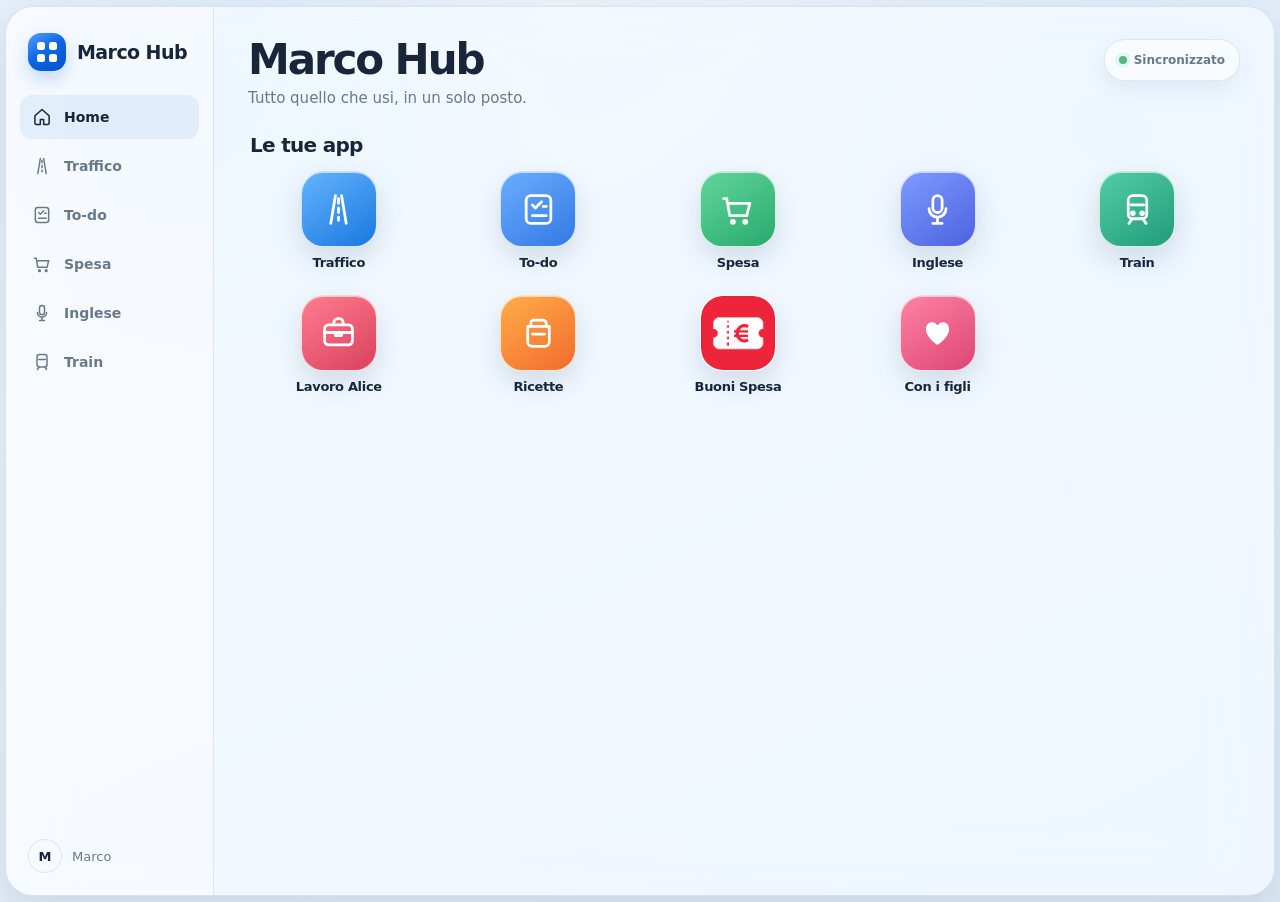
==== commit c1bd2197: "Remove Riscaldamento app from Marco Hub and refresh cache" ====
--- a/index.html
+++ b/index.html
@@ -43,7 +43,7 @@
 .sectionHead{display:flex;align-items:center;justify-content:space-between;gap:12px;margin:0 2px 14px}.sectionHead h2{margin:0;font-size:20px;font-weight:800;letter-spacing:-.035em}.sectionHint{font-size:12px;color:var(--muted)}
 .appGrid{display:grid;grid-template-columns:repeat(4,minmax(0,1fr));gap:12px}.appTile{min-width:0;min-height:128px;border-radius:22px;padding:15px;text-decoration:none;color:var(--text);background:linear-gradient(180deg,var(--panel2),rgba(240,247,253,.72));border:1px solid var(--border);box-shadow:var(--shadowSoft);display:flex;flex-direction:column;align-items:flex-start;justify-content:space-between;text-align:left;position:relative;overflow:hidden;transition:transform .15s ease,box-shadow .15s ease}button.appTile{width:100%;appearance:none}.appTile:active{transform:scale(.985)}
 .appTop{width:100%;display:flex;align-items:flex-start;justify-content:space-between;gap:10px}.appIcon{width:48px;height:48px;border-radius:16px;display:grid;place-items:center;position:relative;overflow:hidden;border:1px solid var(--border)}.appIcon svg{width:25px;height:25px;fill:none;stroke:currentColor;stroke-width:2;stroke-linecap:round;stroke-linejoin:round}.appIcon img{width:100%;height:100%;object-fit:cover;display:block}.appArrow{font-size:18px;color:var(--muted);opacity:.7;line-height:1}.appName{font-size:17px;font-weight:800;letter-spacing:-.025em;margin-top:19px;white-space:nowrap;overflow:hidden;text-overflow:ellipsis;width:100%}.appSub{font-size:12px;color:var(--muted);margin-top:4px;white-space:nowrap;overflow:hidden;text-overflow:ellipsis;width:100%}.badgeDot{display:inline-block;width:7px;height:7px;border-radius:50%;background:var(--red);margin-left:6px;vertical-align:2px}
-.iconTodo{background:rgba(75,152,238,.13);color:#3f8fd8}.iconSpesa{background:rgba(84,183,133,.13);color:#43a876}.iconEnglish{background:rgba(75,152,238,.13);color:#4a95dd}.iconTrain{background:rgba(84,183,133,.13);color:#4eaa7c}.iconAlice{background:rgba(232,90,98,.12);color:#d9515a}.iconRecipes{background:rgba(224,164,77,.14);color:#cc9138}.iconBuoni{background:rgba(75,152,238,.10)}.iconKids{background:rgba(232,90,98,.10);color:#d95665}.iconHeat{background:rgba(232,90,98,.10);color:#d95665}
+.iconTodo{background:rgba(75,152,238,.13);color:#3f8fd8}.iconSpesa{background:rgba(84,183,133,.13);color:#43a876}.iconEnglish{background:rgba(75,152,238,.13);color:#4a95dd}.iconTrain{background:rgba(84,183,133,.13);color:#4eaa7c}.iconAlice{background:rgba(232,90,98,.12);color:#d9515a}.iconRecipes{background:rgba(224,164,77,.14);color:#cc9138}.iconBuoni{background:rgba(75,152,238,.10)}.iconKids{background:rgba(232,90,98,.10);color:#d95665}
 .quickSection{margin-top:26px}.quickCard{width:100%;min-height:96px;border-radius:22px;background:var(--panel2);border:1px solid var(--border);box-shadow:var(--shadowSoft);padding:16px 18px;display:flex;align-items:center;justify-content:space-between;gap:14px;color:var(--text);text-align:left}.quickText strong{display:block;font-size:16px}.quickText span{display:block;margin-top:4px;font-size:12px;color:var(--muted)}.quickIcon{width:48px;height:48px;border-radius:16px;display:grid;place-items:center;background:rgba(232,90,98,.10);color:#d95665}.quickIcon svg{width:27px;height:27px;fill:currentColor;stroke:none}.bottomNav{display:none}
 .calendarModal{position:fixed;inset:0;display:none;align-items:flex-end;justify-content:center;padding:12px;background:rgba(13,21,31,.32);backdrop-filter:blur(12px);-webkit-backdrop-filter:blur(12px);z-index:1000}.calendarModal.open{display:flex}.calendarSheet{width:min(100%,720px);max-height:82dvh;overflow:auto;border-radius:28px;padding:19px;background:var(--panel2);border:1px solid var(--border);box-shadow:0 28px 80px rgba(0,0,0,.24)}.calHead{display:flex;align-items:center;justify-content:space-between;gap:12px}.calLabel{font-size:10px;font-weight:900;letter-spacing:.11em;color:var(--muted)}.calTitle{font-size:27px;font-weight:850;letter-spacing:-.04em;margin-top:4px;text-transform:capitalize}.calNav{display:flex;gap:7px}.calNav button{width:40px;height:40px;border-radius:50%;border:1px solid var(--border);background:var(--panel);color:var(--text);font-size:23px}.calLegend{margin:16px 0 12px;font-size:12px;color:var(--muted)}.calWeek,.calGrid{display:grid;grid-template-columns:repeat(7,1fr);gap:6px}.calWeek span{text-align:center;font-size:10px;color:var(--muted);font-weight:800;padding:5px}.calDay{aspect-ratio:1;border-radius:13px;background:rgba(75,152,238,.055);border:1px solid var(--border);display:flex;flex-direction:column;align-items:center;justify-content:center;gap:2px;min-width:0}.calDay.empty{visibility:hidden}.calNum{font-size:13px;font-weight:750}.calMark{font-size:15px;color:var(--red);line-height:1}.calDay.withKids{background:rgba(232,90,98,.085)}
 @media(prefers-color-scheme:dark){body{background:linear-gradient(155deg,#1a2027,#252c34)}.sidebar{background:rgba(255,255,255,.025)}.appTile{background:linear-gradient(180deg,#252c34,#20262d)}.quickCard,.calendarSheet{background:#262d35}}
@@ -53,11 +53,11 @@
 @media(max-width:760px) and (display-mode:standalone){.main{padding-top:max(calc(env(safe-area-inset-top,0px) + 18px),60px)}}
 </style>
 <link rel="stylesheet" href="./hub-ui-v64.css?v=64">
-<script id="hub-native-build-64">
+<script id="hub-native-build-65">
 (function(){
   try{
     const u=new URL(location.href);
-    if(u.searchParams.get('hub')!=='64'){u.searchParams.set('hub','64');location.replace(u.toString());return;}
+    if(u.searchParams.get('hub')!=='65'){u.searchParams.set('hub','65');location.replace(u.toString());return;}
   }catch(e){}
 })();
 </script>
@@ -87,7 +87,6 @@
         <a class="appTile" href="https://marcoveneri.github.io/Alice-Job-Radar/?v=20261005-1854&from=hub" aria-label="Lavoro Alice"><div class="appTop"><div class="appIcon iconAlice"><svg viewBox="0 0 24 24"><rect x="3" y="7" width="18" height="13" rx="2.5"/><path d="M9 7V5.5A2.5 2.5 0 0 1 11.5 3h1A2.5 2.5 0 0 1 15 5.5V7M3 12h18M10 12v2h4v-2"/></svg></div><span class="appArrow">›</span></div><div><div class="appName">Lavoro Alice<span id="aliceDot"></span></div><div class="appSub">Job radar</div></div></a>
         <a class="appTile" href="/AirFry-Ricette/" aria-label="Ricette"><div class="appTop"><div class="appIcon iconRecipes"><svg viewBox="0 0 24 24"><path d="M5 8h14v10a3 3 0 0 1-3 3H8a3 3 0 0 1-3-3Z"/><path d="M7 8V6a2 2 0 0 1 2-2h6a2 2 0 0 1 2 2v2M8 13h8"/></svg></div><span class="appArrow">›</span></div><div><div class="appName">Ricette</div><div class="appSub">Air fryer</div></div></a>
         <a class="appTile" href="/spesa/buoni/" aria-label="Buoni Spesa"><div class="appTop"><div class="appIcon iconBuoni"><img src="./assets/buoni-icon-v12.png?v=12" alt="" aria-hidden="true"></div><span class="appArrow">›</span></div><div><div class="appName">Buoni Spesa</div><div class="appSub">Voucher</div></div></a>
-        <a class="appTile" href="/Vaillant/" aria-label="Riscaldamento"><div class="appTop"><div class="appIcon iconHeat"><svg viewBox="0 0 24 24"><path d="M13.5 2.5c.7 3.4-2.2 4.5-2.2 7 0 1.4.9 2.4 2 2.4 1.8 0 3-1.7 2.8-4.1 2.1 1.7 3.4 4.1 3.4 6.5A7.5 7.5 0 1 1 6 9.8c.1 2.6 1.5 4.1 3.1 4.1 1.7 0 2.7-1.4 2.4-3.3-.4-2.6.7-5.3 2-8.1Z"/></svg></div><span class="appArrow">›</span></div><div><div class="appName">Riscaldamento</div><div class="appSub">Vaillant</div></div></a>
         <button id="kidsCalendarBtn" class="appTile" type="button" aria-label="Calendario figli"><div class="appTop"><div class="appIcon iconKids"><svg viewBox="0 0 24 24"><path d="M12 20S4.5 15.4 4.5 9.7C4.5 7 6.4 5.3 8.55 5.3c1.55 0 2.75.85 3.45 2.1.7-1.25 1.9-2.1 3.45-2.1 2.15 0 4.05 1.7 4.05 4.4C19.5 15.4 12 20 12 20Z" fill="currentColor" stroke="none"/></svg></div><span class="appArrow">›</span></div><div><div class="appName">Con i figli</div><div class="appSub">Calendario</div></div></button>
       </div>
     </section>
@@ -99,10 +98,10 @@
 <script>
 (()=>{"use strict";const $=s=>document.querySelector(s);function weekendWithKids(sat){const anchor=new Date("2026-09-19T12:00:00+02:00"),s=new Date(sat);s.setHours(12,0,0,0);const weeks=Math.round((s-anchor)/(7*24*3600*1000));return Math.abs(weeks%2)===0}const calCursor=new Date();calCursor.setDate(1);function renderCalendar(){const y=calCursor.getFullYear(),m=calCursor.getMonth();$("#calTitle").textContent=new Intl.DateTimeFormat("it-IT",{month:"long",year:"numeric"}).format(calCursor);const first=new Date(y,m,1),last=new Date(y,m+1,0),start=(first.getDay()+6)%7;let html="";for(let i=0;i<start;i++)html+='<div class="calDay empty"></div>';for(let d=1;d<=last.getDate();d++){const dt=new Date(y,m,d),dow=dt.getDay();let cls="calDay",mark="";if(dow===6||dow===0){const sat=new Date(dt);if(dow===0)sat.setDate(dt.getDate()-1);if(weekendWithKids(sat)){cls+=" withKids";mark="♥"}}html+='<div class="'+cls+'"><div class="calNum">'+d+'</div>'+(mark?'<div class="calMark">'+mark+'</div>':'')+'</div>'}$("#calGrid").innerHTML=html}function openCalendar(){const m=$("#kidsCalendar");m.classList.add("open");m.setAttribute("aria-hidden","false");renderCalendar();document.body.style.overflow="hidden"}function closeCalendar(){const m=$("#kidsCalendar");m.classList.remove("open");m.setAttribute("aria-hidden","true");document.body.style.overflow=""}async function alice(){try{const r=await fetch("/Alice-Job-Radar/data/jobs.json?t="+Date.now(),{cache:"no-store"});if(!r.ok)return;const j=await r.json(),parts=new Intl.DateTimeFormat("en-CA",{timeZone:"Europe/Rome",year:"numeric",month:"2-digit",day:"2-digit"}).formatToParts(new Date()),o=Object.fromEntries(parts.map(x=>[x.type,x.value])),today=o.year+"-"+o.month+"-"+o.day,news=(j.jobs||[]).filter(x=>String(x.firstSeenAt||"").slice(0,10)===today).length;$("#aliceDot").className=news?"badgeDot":""}catch(e){}}$("#kidsCalendarBtn").addEventListener("click",openCalendar);$("#calClose").addEventListener("click",closeCalendar);$("#calPrev").addEventListener("click",()=>{calCursor.setMonth(calCursor.getMonth()-1);renderCalendar()});$("#calNext").addEventListener("click",()=>{calCursor.setMonth(calCursor.getMonth()+1);renderCalendar()});$("#kidsCalendar").addEventListener("click",e=>{if(e.target===$("#kidsCalendar"))closeCalendar()});alice();})();
 </script>
-<script id="hub-sw-v64">
+<script id="hub-sw-v65">
 if('serviceWorker' in navigator){
   window.addEventListener('load',async()=>{
-    try{const r=await navigator.serviceWorker.register('./sw.js?v=64',{updateViaCache:'none'});await r.update();}catch(e){}
+    try{const r=await navigator.serviceWorker.register('./sw.js?v=65',{updateViaCache:'none'});await r.update();}catch(e){}
   });
 }
 </script>
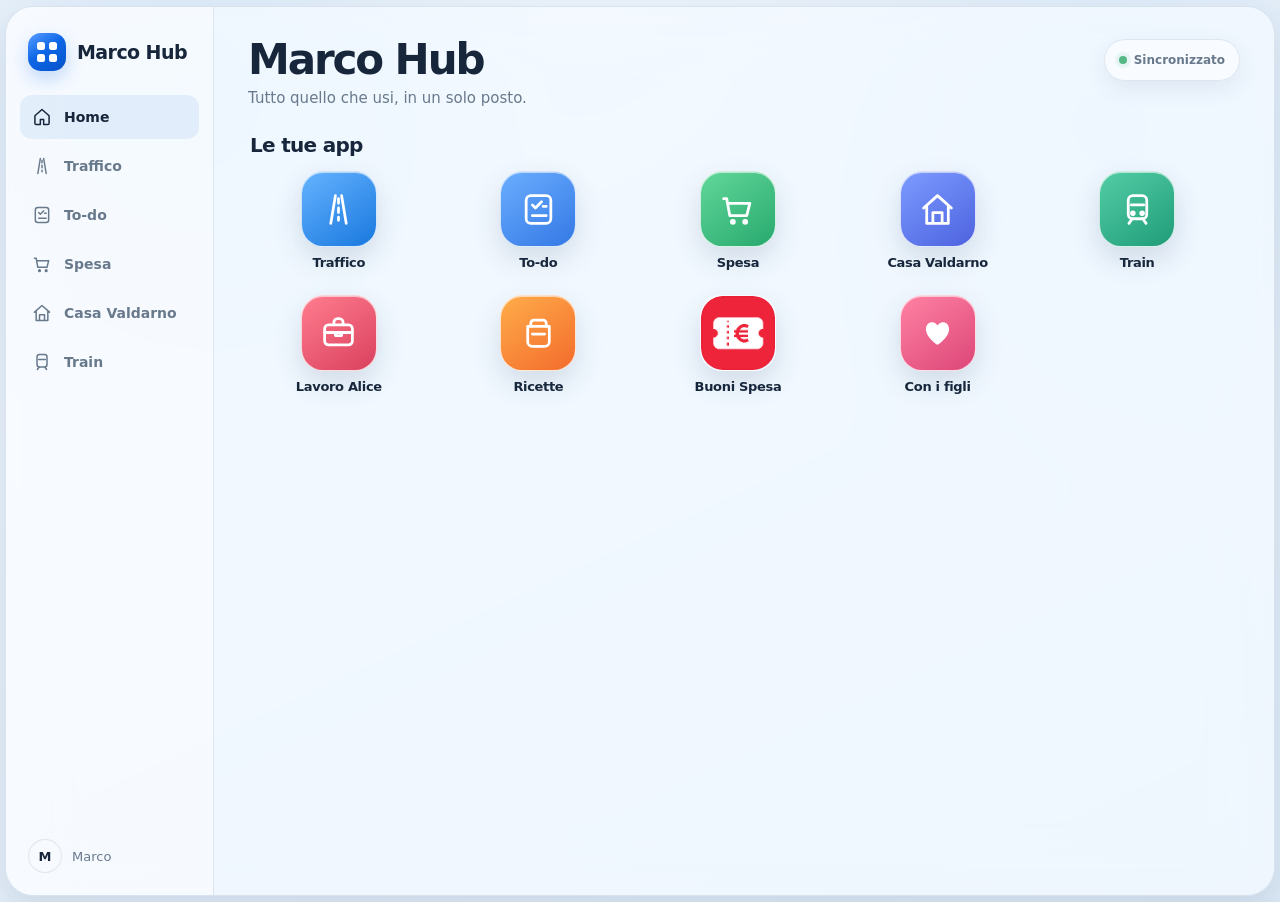
==== commit 982ee505: "Collega Casa Valdarno nella home e nei menu" ====
--- a/index.html
+++ b/index.html
@@ -53,11 +53,11 @@
 @media(max-width:760px) and (display-mode:standalone){.main{padding-top:max(calc(env(safe-area-inset-top,0px) + 18px),60px)}}
 </style>
 <link rel="stylesheet" href="./hub-ui-v64.css?v=64">
-<script id="hub-native-build-65">
+<script id="hub-native-build-66">
 (function(){
   try{
     const u=new URL(location.href);
-    if(u.searchParams.get('hub')!=='65'){u.searchParams.set('hub','65');location.replace(u.toString());return;}
+    if(u.searchParams.get('hub')!=='66'){u.searchParams.set('hub','66');location.replace(u.toString());return;}
   }catch(e){}
 })();
 </script>
@@ -70,7 +70,7 @@
     <a class="sideLink" href="/Dashboard/" aria-label="Traffico"><svg viewBox="0 0 24 24" aria-hidden="true"><path d="M7 21 10 3M17 21 14 3M12 5v3M12 11v3M12 17v2"/></svg>Traffico</a>
     <a class="sideLink" href="/To-Do/?pwa=20261015-2"><svg viewBox="0 0 24 24"><rect x="4" y="3" width="16" height="18" rx="3"/><path d="m8 9 2 2 4-4M15 10h2M8 16h9"/></svg>To-do</a>
     <a class="sideLink" href="/spesa/"><svg viewBox="0 0 24 24"><path d="M3 5h2l2 11h11l2-8H6"/><circle cx="9" cy="20" r="1"/><circle cx="17" cy="20" r="1"/></svg>Spesa</a>
-    <a class="sideLink" href="/English-Meeting/"><svg viewBox="0 0 24 24"><rect x="9" y="3" width="6" height="11" rx="3"/><path d="M6.5 11.5a5.5 5.5 0 0 0 11 0M12 17v4M9 21h6"/></svg>Inglese</a>
+    <a class="sideLink" href="/Casa-Valdarno/"><svg viewBox="0 0 24 24"><path d="M3 11 12 3l9 8M5 10v11h14V10M9 21v-7h6v7"/></svg>Casa Valdarno</a>
     <a class="sideLink" href="/Train/"><svg viewBox="0 0 24 24"><rect x="6" y="3" width="12" height="15" rx="3"/><path d="M8 9h8M8.5 18 6.5 21M15.5 18l2 3"/></svg>Train</a>
     <div class="sideProfile"><span class="profileBubble">M</span><span>Marco</span></div>
   </aside>
@@ -82,9 +82,9 @@
         <a class="appTile" href="/Dashboard/" aria-label="Traffico"><div class="appTop"><div class="appIcon iconTraffic"><svg viewBox="0 0 24 24" aria-hidden="true"><path d="M7 21 10 3M17 21 14 3M12 5v3M12 11v3M12 17v2"/></svg></div><span class="appArrow">›</span></div><div><div class="appName">Traffico</div><div class="appSub">Percorso lavoro</div></div></a>
         <a class="appTile" href="/To-Do/?pwa=20261015-2" aria-label="To-do"><div class="appTop"><div class="appIcon iconTodo"><svg viewBox="0 0 24 24"><rect x="4" y="3" width="16" height="18" rx="3"/><path d="m8 9 2 2 4-4M15 10h2M8 16h9"/></svg></div><span class="appArrow">›</span></div><div><div class="appName">To-do</div><div class="appSub">Note sincronizzate</div></div></a>
         <a class="appTile" href="/spesa/" aria-label="Spesa"><div class="appTop"><div class="appIcon iconSpesa"><svg viewBox="0 0 24 24"><path d="M3 5h2l2 11h11l2-8H6"/><circle cx="9" cy="20" r="1"/><circle cx="17" cy="20" r="1"/></svg></div><span class="appArrow">›</span></div><div><div class="appName">Spesa</div><div class="appSub">Lista condivisa</div></div></a>
-        <a class="appTile" href="/English-Meeting/" aria-label="Inglese"><div class="appTop"><div class="appIcon iconEnglish"><svg viewBox="0 0 24 24"><rect x="9" y="3" width="6" height="11" rx="3"/><path d="M6.5 11.5a5.5 5.5 0 0 0 11 0M12 17v4M9 21h6"/></svg></div><span class="appArrow">›</span></div><div><div class="appName">Inglese</div><div class="appSub">Meeting coach</div></div></a>
+        <a class="appTile" href="/Casa-Valdarno/" aria-label="Casa Valdarno"><div class="appTop"><div class="appIcon iconEnglish"><svg viewBox="0 0 24 24"><path d="M3 11 12 3l9 8M5 10v11h14V10M9 21v-7h6v7"/></svg></div><span class="appArrow">›</span></div><div><div class="appName">Casa Valdarno</div><div class="appSub">Affitti in Valdarno</div></div></a>
         <a class="appTile" href="/Train/" aria-label="Train"><div class="appTop"><div class="appIcon iconTrain"><svg viewBox="0 0 24 24"><rect x="6" y="3" width="12" height="15" rx="3"/><path d="M8 9h8M8.5 18 6.5 21M15.5 18l2 3"/><circle cx="9" cy="14.5" r=".9"/><circle cx="15" cy="14.5" r=".9"/></svg></div><span class="appArrow">›</span></div><div><div class="appName">Train</div><div class="appSub">Partenze live</div></div></a>
-        <a class="appTile" href="https://marcoveneri.github.io/Alice-Job-Radar/?v=20261005-1854&from=hub" aria-label="Lavoro Alice"><div class="appTop"><div class="appIcon iconAlice"><svg viewBox="0 0 24 24"><rect x="3" y="7" width="18" height="13" rx="2.5"/><path d="M9 7V5.5A2.5 2.5 0 0 1 11.5 3h1A2.5 2.5 0 0 1 15 5.5V7M3 12h18M10 12v2h4v-2"/></svg></div><span class="appArrow">›</span></div><div><div class="appName">Lavoro Alice<span id="aliceDot"></span></div><div class="appSub">Job radar</div></div></a>
+        <a class="appTile" href="https://marcoveneri.github.io/Alice-Job-Radar/?ajr=647&from=hub" aria-label="Lavoro Alice"><div class="appTop"><div class="appIcon iconAlice"><svg viewBox="0 0 24 24"><rect x="3" y="7" width="18" height="13" rx="2.5"/><path d="M9 7V5.5A2.5 2.5 0 0 1 11.5 3h1A2.5 2.5 0 0 1 15 5.5V7M3 12h18M10 12v2h4v-2"/></svg></div><span class="appArrow">›</span></div><div><div class="appName">Lavoro Alice<span id="aliceDot"></span></div><div class="appSub">Job radar</div></div></a>
         <a class="appTile" href="/AirFry-Ricette/" aria-label="Ricette"><div class="appTop"><div class="appIcon iconRecipes"><svg viewBox="0 0 24 24"><path d="M5 8h14v10a3 3 0 0 1-3 3H8a3 3 0 0 1-3-3Z"/><path d="M7 8V6a2 2 0 0 1 2-2h6a2 2 0 0 1 2 2v2M8 13h8"/></svg></div><span class="appArrow">›</span></div><div><div class="appName">Ricette</div><div class="appSub">Air fryer</div></div></a>
         <a class="appTile" href="/spesa/buoni/" aria-label="Buoni Spesa"><div class="appTop"><div class="appIcon iconBuoni"><img src="./assets/buoni-icon-v12.png?v=12" alt="" aria-hidden="true"></div><span class="appArrow">›</span></div><div><div class="appName">Buoni Spesa</div><div class="appSub">Voucher</div></div></a>
         <button id="kidsCalendarBtn" class="appTile" type="button" aria-label="Calendario figli"><div class="appTop"><div class="appIcon iconKids"><svg viewBox="0 0 24 24"><path d="M12 20S4.5 15.4 4.5 9.7C4.5 7 6.4 5.3 8.55 5.3c1.55 0 2.75.85 3.45 2.1.7-1.25 1.9-2.1 3.45-2.1 2.15 0 4.05 1.7 4.05 4.4C19.5 15.4 12 20 12 20Z" fill="currentColor" stroke="none"/></svg></div><span class="appArrow">›</span></div><div><div class="appName">Con i figli</div><div class="appSub">Calendario</div></div></button>
@@ -94,14 +94,14 @@
   </main>
 </div>
 <div id="kidsCalendar" class="calendarModal" aria-hidden="true"><div class="calendarSheet"><div class="calHead"><div><div class="calLabel">CALENDARIO FIGLI</div><div id="calTitle" class="calTitle">—</div></div><div class="calNav"><button id="calPrev" type="button" aria-label="Mese precedente">‹</button><button id="calNext" type="button" aria-label="Mese successivo">›</button><button id="calClose" type="button" aria-label="Chiudi">×</button></div></div><div class="calLegend"><span style="color:var(--red);font-size:16px">♥</span> Weekend con i figli</div><div class="calWeek"><span>L</span><span>M</span><span>M</span><span>G</span><span>V</span><span>S</span><span>D</span></div><div id="calGrid" class="calGrid"></div></div></div>
-<nav class="bottomNav"><div class="navGlass"><a class="active" href="./"><svg viewBox="0 0 24 24"><path d="M3.5 10.5 12 3l8.5 7.5v9A1.5 1.5 0 0 1 19 21h-5v-6h-4v6H5a1.5 1.5 0 0 1-1.5-1.5Z"/></svg><span>Home</span></a><a href="/To-Do/?pwa=20261015-2"><svg viewBox="0 0 24 24"><rect x="4" y="3" width="16" height="18" rx="3"/><path d="m8 9 2 2 4-4M15 10h2M8 16h9"/></svg><span>To-do</span></a><a href="/spesa/"><svg viewBox="0 0 24 24"><path d="M3 5h2l2 11h11l2-8H6"/><circle cx="9" cy="20" r="1"/><circle cx="17" cy="20" r="1"/></svg><span>Spesa</span></a><a href="/English-Meeting/"><svg viewBox="0 0 24 24"><rect x="9" y="3" width="6" height="11" rx="3"/><path d="M6.5 11.5a5.5 5.5 0 0 0 11 0M12 17v4M9 21h6"/></svg><span>Inglese</span></a></div></nav>
+<nav class="bottomNav"><div class="navGlass"><a class="active" href="./"><svg viewBox="0 0 24 24"><path d="M3.5 10.5 12 3l8.5 7.5v9A1.5 1.5 0 0 1 19 21h-5v-6h-4v6H5a1.5 1.5 0 0 1-1.5-1.5Z"/></svg><span>Home</span></a><a href="/To-Do/?pwa=20261015-2"><svg viewBox="0 0 24 24"><rect x="4" y="3" width="16" height="18" rx="3"/><path d="m8 9 2 2 4-4M15 10h2M8 16h9"/></svg><span>To-do</span></a><a href="/spesa/"><svg viewBox="0 0 24 24"><path d="M3 5h2l2 11h11l2-8H6"/><circle cx="9" cy="20" r="1"/><circle cx="17" cy="20" r="1"/></svg><span>Spesa</span></a><a href="/Casa-Valdarno/"><svg viewBox="0 0 24 24"><path d="M3 11 12 3l9 8M5 10v11h14V10M9 21v-7h6v7"/></svg><span>Casa Valdarno</span></a></div></nav>
 <script>
-(()=>{"use strict";const $=s=>document.querySelector(s);function weekendWithKids(sat){const anchor=new Date("2026-09-19T12:00:00+02:00"),s=new Date(sat);s.setHours(12,0,0,0);const weeks=Math.round((s-anchor)/(7*24*3600*1000));return Math.abs(weeks%2)===0}const calCursor=new Date();calCursor.setDate(1);function renderCalendar(){const y=calCursor.getFullYear(),m=calCursor.getMonth();$("#calTitle").textContent=new Intl.DateTimeFormat("it-IT",{month:"long",year:"numeric"}).format(calCursor);const first=new Date(y,m,1),last=new Date(y,m+1,0),start=(first.getDay()+6)%7;let html="";for(let i=0;i<start;i++)html+='<div class="calDay empty"></div>';for(let d=1;d<=last.getDate();d++){const dt=new Date(y,m,d),dow=dt.getDay();let cls="calDay",mark="";if(dow===6||dow===0){const sat=new Date(dt);if(dow===0)sat.setDate(dt.getDate()-1);if(weekendWithKids(sat)){cls+=" withKids";mark="♥"}}html+='<div class="'+cls+'"><div class="calNum">'+d+'</div>'+(mark?'<div class="calMark">'+mark+'</div>':'')+'</div>'}$("#calGrid").innerHTML=html}function openCalendar(){const m=$("#kidsCalendar");m.classList.add("open");m.setAttribute("aria-hidden","false");renderCalendar();document.body.style.overflow="hidden"}function closeCalendar(){const m=$("#kidsCalendar");m.classList.remove("open");m.setAttribute("aria-hidden","true");document.body.style.overflow=""}async function alice(){try{const r=await fetch("/Alice-Job-Radar/data/jobs.json?t="+Date.now(),{cache:"no-store"});if(!r.ok)return;const j=await r.json(),parts=new Intl.DateTimeFormat("en-CA",{timeZone:"Europe/Rome",year:"numeric",month:"2-digit",day:"2-digit"}).formatToParts(new Date()),o=Object.fromEntries(parts.map(x=>[x.type,x.value])),today=o.year+"-"+o.month+"-"+o.day,news=(j.jobs||[]).filter(x=>String(x.firstSeenAt||"").slice(0,10)===today).length;$("#aliceDot").className=news?"badgeDot":""}catch(e){}}$("#kidsCalendarBtn").addEventListener("click",openCalendar);$("#calClose").addEventListener("click",closeCalendar);$("#calPrev").addEventListener("click",()=>{calCursor.setMonth(calCursor.getMonth()-1);renderCalendar()});$("#calNext").addEventListener("click",()=>{calCursor.setMonth(calCursor.getMonth()+1);renderCalendar()});$("#kidsCalendar").addEventListener("click",e=>{if(e.target===$("#kidsCalendar"))closeCalendar()});alice();})();
+(()=>{"use strict";const $=s=>document.querySelector(s);function weekendWithKids(sat){const anchor=new Date("2026-09-26T12:00:00+02:00"),s=new Date(sat);s.setHours(12,0,0,0);const weeks=Math.round((s-anchor)/(7*24*3600*1000));return Math.abs(weeks%2)===0}const calCursor=new Date();calCursor.setDate(1);function renderCalendar(){const y=calCursor.getFullYear(),m=calCursor.getMonth();$("#calTitle").textContent=new Intl.DateTimeFormat("it-IT",{month:"long",year:"numeric"}).format(calCursor);const first=new Date(y,m,1),last=new Date(y,m+1,0),start=(first.getDay()+6)%7;let html="";for(let i=0;i<start;i++)html+='<div class="calDay empty"></div>';for(let d=1;d<=last.getDate();d++){const dt=new Date(y,m,d),dow=dt.getDay();let cls="calDay",mark="";if(dow===6||dow===0){const sat=new Date(dt);if(dow===0)sat.setDate(dt.getDate()-1);if(weekendWithKids(sat)){cls+=" withKids";mark="♥"}}html+='<div class="'+cls+'"><div class="calNum">'+d+'</div>'+(mark?'<div class="calMark">'+mark+'</div>':'')+'</div>'}$("#calGrid").innerHTML=html}function openCalendar(){const m=$("#kidsCalendar");m.classList.add("open");m.setAttribute("aria-hidden","false");renderCalendar();document.body.style.overflow="hidden"}function closeCalendar(){const m=$("#kidsCalendar");m.classList.remove("open");m.setAttribute("aria-hidden","true");document.body.style.overflow=""}async function alice(){try{const r=await fetch("/Alice-Job-Radar/data/jobs.json?t="+Date.now(),{cache:"no-store"});if(!r.ok)return;const j=await r.json(),parts=new Intl.DateTimeFormat("en-CA",{timeZone:"Europe/Rome",year:"numeric",month:"2-digit",day:"2-digit"}).formatToParts(new Date()),o=Object.fromEntries(parts.map(x=>[x.type,x.value])),today=o.year+"-"+o.month+"-"+o.day,news=(j.jobs||[]).filter(x=>String(x.firstSeenAt||"").slice(0,10)===today).length;$("#aliceDot").className=news?"badgeDot":""}catch(e){}}$("#kidsCalendarBtn").addEventListener("click",openCalendar);$("#calClose").addEventListener("click",closeCalendar);$("#calPrev").addEventListener("click",()=>{calCursor.setMonth(calCursor.getMonth()-1);renderCalendar()});$("#calNext").addEventListener("click",()=>{calCursor.setMonth(calCursor.getMonth()+1);renderCalendar()});$("#kidsCalendar").addEventListener("click",e=>{if(e.target===$("#kidsCalendar"))closeCalendar()});alice();})();
 </script>
-<script id="hub-sw-v65">
+<script id="hub-sw-v66">
 if('serviceWorker' in navigator){
   window.addEventListener('load',async()=>{
-    try{const r=await navigator.serviceWorker.register('./sw.js?v=65',{updateViaCache:'none'});await r.update();}catch(e){}
+    try{const r=await navigator.serviceWorker.register('./sw.js?v=66',{updateViaCache:'none'});await r.update();}catch(e){}
   });
 }
 </script>
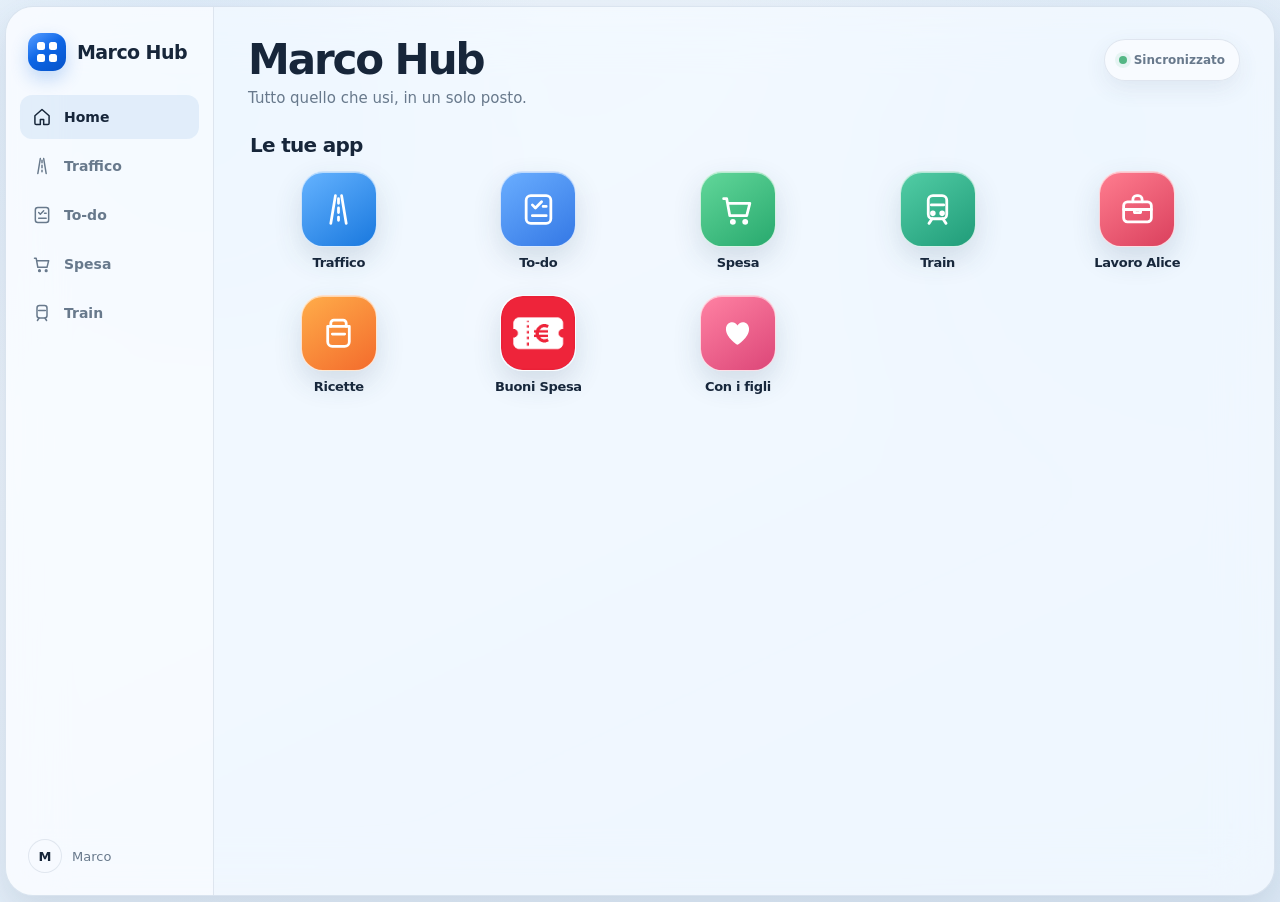
==== commit 1719932d: "Remove Casa Valdarno from hub navigation and app grid" ====
--- a/index.html
+++ b/index.html
@@ -70,7 +70,7 @@
     <a class="sideLink" href="/Dashboard/" aria-label="Traffico"><svg viewBox="0 0 24 24" aria-hidden="true"><path d="M7 21 10 3M17 21 14 3M12 5v3M12 11v3M12 17v2"/></svg>Traffico</a>
     <a class="sideLink" href="/To-Do/?pwa=20261015-2"><svg viewBox="0 0 24 24"><rect x="4" y="3" width="16" height="18" rx="3"/><path d="m8 9 2 2 4-4M15 10h2M8 16h9"/></svg>To-do</a>
     <a class="sideLink" href="/spesa/"><svg viewBox="0 0 24 24"><path d="M3 5h2l2 11h11l2-8H6"/><circle cx="9" cy="20" r="1"/><circle cx="17" cy="20" r="1"/></svg>Spesa</a>
-    <a class="sideLink" href="/Casa-Valdarno/"><svg viewBox="0 0 24 24"><path d="M3 11 12 3l9 8M5 10v11h14V10M9 21v-7h6v7"/></svg>Casa Valdarno</a>
+    
     <a class="sideLink" href="/Train/"><svg viewBox="0 0 24 24"><rect x="6" y="3" width="12" height="15" rx="3"/><path d="M8 9h8M8.5 18 6.5 21M15.5 18l2 3"/></svg>Train</a>
     <div class="sideProfile"><span class="profileBubble">M</span><span>Marco</span></div>
   </aside>
@@ -82,7 +82,7 @@
         <a class="appTile" href="/Dashboard/" aria-label="Traffico"><div class="appTop"><div class="appIcon iconTraffic"><svg viewBox="0 0 24 24" aria-hidden="true"><path d="M7 21 10 3M17 21 14 3M12 5v3M12 11v3M12 17v2"/></svg></div><span class="appArrow">›</span></div><div><div class="appName">Traffico</div><div class="appSub">Percorso lavoro</div></div></a>
         <a class="appTile" href="/To-Do/?pwa=20261015-2" aria-label="To-do"><div class="appTop"><div class="appIcon iconTodo"><svg viewBox="0 0 24 24"><rect x="4" y="3" width="16" height="18" rx="3"/><path d="m8 9 2 2 4-4M15 10h2M8 16h9"/></svg></div><span class="appArrow">›</span></div><div><div class="appName">To-do</div><div class="appSub">Note sincronizzate</div></div></a>
         <a class="appTile" href="/spesa/" aria-label="Spesa"><div class="appTop"><div class="appIcon iconSpesa"><svg viewBox="0 0 24 24"><path d="M3 5h2l2 11h11l2-8H6"/><circle cx="9" cy="20" r="1"/><circle cx="17" cy="20" r="1"/></svg></div><span class="appArrow">›</span></div><div><div class="appName">Spesa</div><div class="appSub">Lista condivisa</div></div></a>
-        <a class="appTile" href="/Casa-Valdarno/" aria-label="Casa Valdarno"><div class="appTop"><div class="appIcon iconEnglish"><svg viewBox="0 0 24 24"><path d="M3 11 12 3l9 8M5 10v11h14V10M9 21v-7h6v7"/></svg></div><span class="appArrow">›</span></div><div><div class="appName">Casa Valdarno</div><div class="appSub">Affitti in Valdarno</div></div></a>
+        
         <a class="appTile" href="/Train/" aria-label="Train"><div class="appTop"><div class="appIcon iconTrain"><svg viewBox="0 0 24 24"><rect x="6" y="3" width="12" height="15" rx="3"/><path d="M8 9h8M8.5 18 6.5 21M15.5 18l2 3"/><circle cx="9" cy="14.5" r=".9"/><circle cx="15" cy="14.5" r=".9"/></svg></div><span class="appArrow">›</span></div><div><div class="appName">Train</div><div class="appSub">Partenze live</div></div></a>
         <a class="appTile" href="https://marcoveneri.github.io/Alice-Job-Radar/?ajr=647&from=hub" aria-label="Lavoro Alice"><div class="appTop"><div class="appIcon iconAlice"><svg viewBox="0 0 24 24"><rect x="3" y="7" width="18" height="13" rx="2.5"/><path d="M9 7V5.5A2.5 2.5 0 0 1 11.5 3h1A2.5 2.5 0 0 1 15 5.5V7M3 12h18M10 12v2h4v-2"/></svg></div><span class="appArrow">›</span></div><div><div class="appName">Lavoro Alice<span id="aliceDot"></span></div><div class="appSub">Job radar</div></div></a>
         <a class="appTile" href="/AirFry-Ricette/" aria-label="Ricette"><div class="appTop"><div class="appIcon iconRecipes"><svg viewBox="0 0 24 24"><path d="M5 8h14v10a3 3 0 0 1-3 3H8a3 3 0 0 1-3-3Z"/><path d="M7 8V6a2 2 0 0 1 2-2h6a2 2 0 0 1 2 2v2M8 13h8"/></svg></div><span class="appArrow">›</span></div><div><div class="appName">Ricette</div><div class="appSub">Air fryer</div></div></a>
@@ -94,7 +94,7 @@
   </main>
 </div>
 <div id="kidsCalendar" class="calendarModal" aria-hidden="true"><div class="calendarSheet"><div class="calHead"><div><div class="calLabel">CALENDARIO FIGLI</div><div id="calTitle" class="calTitle">—</div></div><div class="calNav"><button id="calPrev" type="button" aria-label="Mese precedente">‹</button><button id="calNext" type="button" aria-label="Mese successivo">›</button><button id="calClose" type="button" aria-label="Chiudi">×</button></div></div><div class="calLegend"><span style="color:var(--red);font-size:16px">♥</span> Weekend con i figli</div><div class="calWeek"><span>L</span><span>M</span><span>M</span><span>G</span><span>V</span><span>S</span><span>D</span></div><div id="calGrid" class="calGrid"></div></div></div>
-<nav class="bottomNav"><div class="navGlass"><a class="active" href="./"><svg viewBox="0 0 24 24"><path d="M3.5 10.5 12 3l8.5 7.5v9A1.5 1.5 0 0 1 19 21h-5v-6h-4v6H5a1.5 1.5 0 0 1-1.5-1.5Z"/></svg><span>Home</span></a><a href="/To-Do/?pwa=20261015-2"><svg viewBox="0 0 24 24"><rect x="4" y="3" width="16" height="18" rx="3"/><path d="m8 9 2 2 4-4M15 10h2M8 16h9"/></svg><span>To-do</span></a><a href="/spesa/"><svg viewBox="0 0 24 24"><path d="M3 5h2l2 11h11l2-8H6"/><circle cx="9" cy="20" r="1"/><circle cx="17" cy="20" r="1"/></svg><span>Spesa</span></a><a href="/Casa-Valdarno/"><svg viewBox="0 0 24 24"><path d="M3 11 12 3l9 8M5 10v11h14V10M9 21v-7h6v7"/></svg><span>Casa Valdarno</span></a></div></nav>
+<nav class="bottomNav"><div class="navGlass"><a class="active" href="./"><svg viewBox="0 0 24 24"><path d="M3.5 10.5 12 3l8.5 7.5v9A1.5 1.5 0 0 1 19 21h-5v-6h-4v6H5a1.5 1.5 0 0 1-1.5-1.5Z"/></svg><span>Home</span></a><a href="/To-Do/?pwa=20261015-2"><svg viewBox="0 0 24 24"><rect x="4" y="3" width="16" height="18" rx="3"/><path d="m8 9 2 2 4-4M15 10h2M8 16h9"/></svg><span>To-do</span></a><a href="/spesa/"><svg viewBox="0 0 24 24"><path d="M3 5h2l2 11h11l2-8H6"/><circle cx="9" cy="20" r="1"/><circle cx="17" cy="20" r="1"/></svg><span>Spesa</span></a></div></nav>
 <script>
 (()=>{"use strict";const $=s=>document.querySelector(s);function weekendWithKids(sat){const anchor=new Date("2026-09-26T12:00:00+02:00"),s=new Date(sat);s.setHours(12,0,0,0);const weeks=Math.round((s-anchor)/(7*24*3600*1000));return Math.abs(weeks%2)===0}const calCursor=new Date();calCursor.setDate(1);function renderCalendar(){const y=calCursor.getFullYear(),m=calCursor.getMonth();$("#calTitle").textContent=new Intl.DateTimeFormat("it-IT",{month:"long",year:"numeric"}).format(calCursor);const first=new Date(y,m,1),last=new Date(y,m+1,0),start=(first.getDay()+6)%7;let html="";for(let i=0;i<start;i++)html+='<div class="calDay empty"></div>';for(let d=1;d<=last.getDate();d++){const dt=new Date(y,m,d),dow=dt.getDay();let cls="calDay",mark="";if(dow===6||dow===0){const sat=new Date(dt);if(dow===0)sat.setDate(dt.getDate()-1);if(weekendWithKids(sat)){cls+=" withKids";mark="♥"}}html+='<div class="'+cls+'"><div class="calNum">'+d+'</div>'+(mark?'<div class="calMark">'+mark+'</div>':'')+'</div>'}$("#calGrid").innerHTML=html}function openCalendar(){const m=$("#kidsCalendar");m.classList.add("open");m.setAttribute("aria-hidden","false");renderCalendar();document.body.style.overflow="hidden"}function closeCalendar(){const m=$("#kidsCalendar");m.classList.remove("open");m.setAttribute("aria-hidden","true");document.body.style.overflow=""}async function alice(){try{const r=await fetch("/Alice-Job-Radar/data/jobs.json?t="+Date.now(),{cache:"no-store"});if(!r.ok)return;const j=await r.json(),parts=new Intl.DateTimeFormat("en-CA",{timeZone:"Europe/Rome",year:"numeric",month:"2-digit",day:"2-digit"}).formatToParts(new Date()),o=Object.fromEntries(parts.map(x=>[x.type,x.value])),today=o.year+"-"+o.month+"-"+o.day,news=(j.jobs||[]).filter(x=>String(x.firstSeenAt||"").slice(0,10)===today).length;$("#aliceDot").className=news?"badgeDot":""}catch(e){}}$("#kidsCalendarBtn").addEventListener("click",openCalendar);$("#calClose").addEventListener("click",closeCalendar);$("#calPrev").addEventListener("click",()=>{calCursor.setMonth(calCursor.getMonth()-1);renderCalendar()});$("#calNext").addEventListener("click",()=>{calCursor.setMonth(calCursor.getMonth()+1);renderCalendar()});$("#kidsCalendar").addEventListener("click",e=>{if(e.target===$("#kidsCalendar"))closeCalendar()});alice();})();
 </script>
